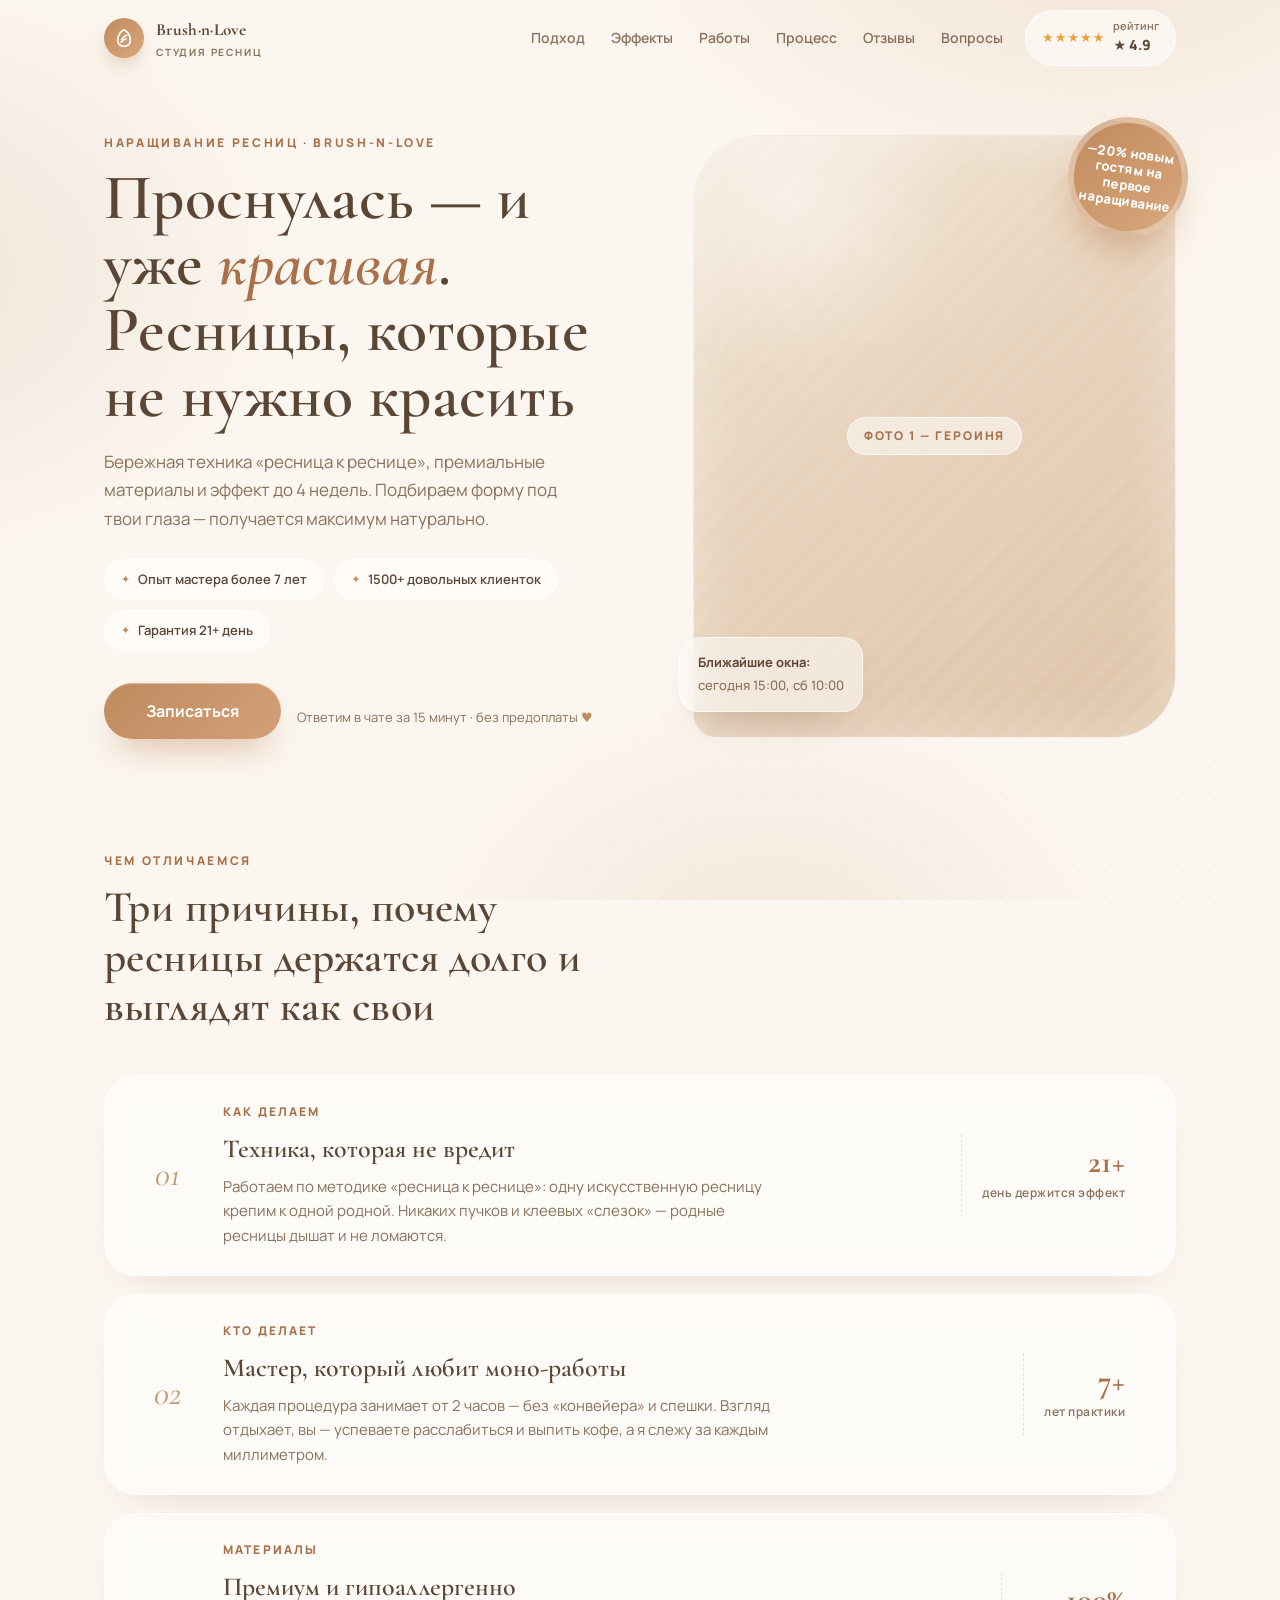
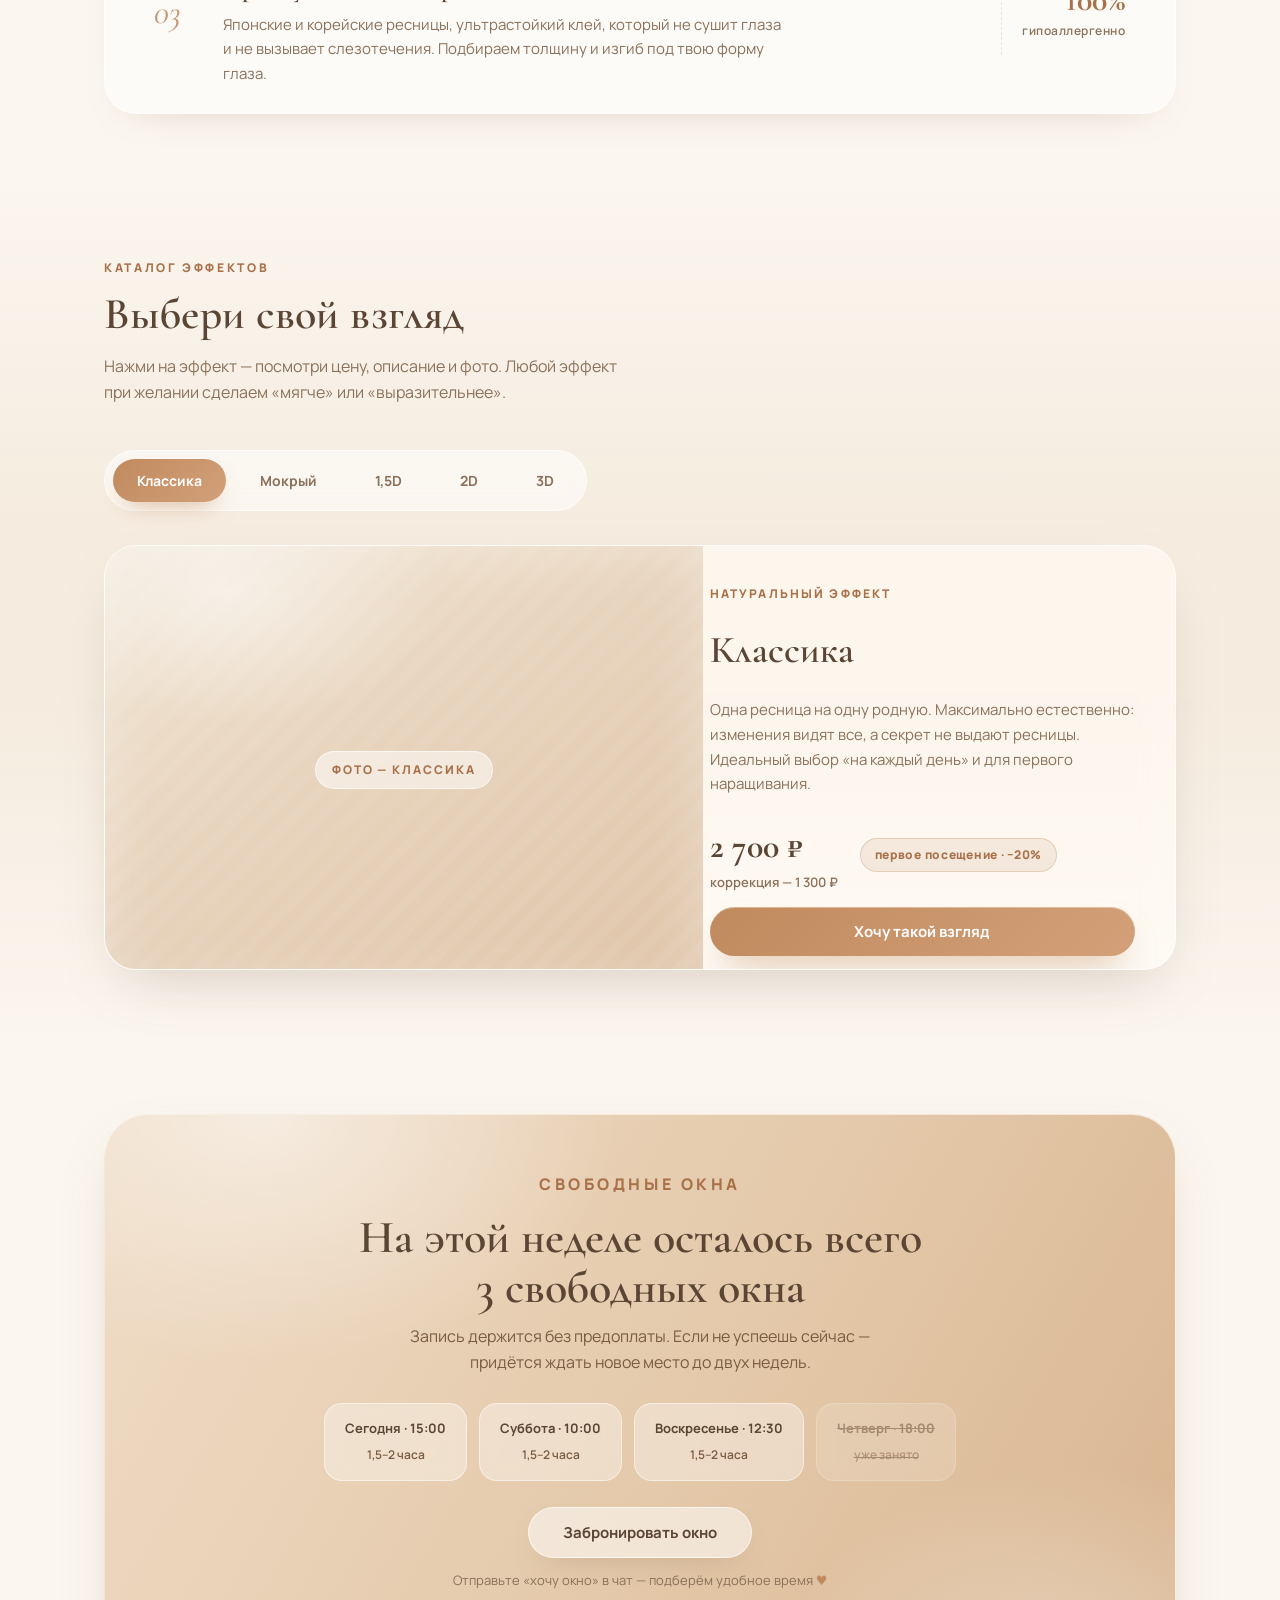
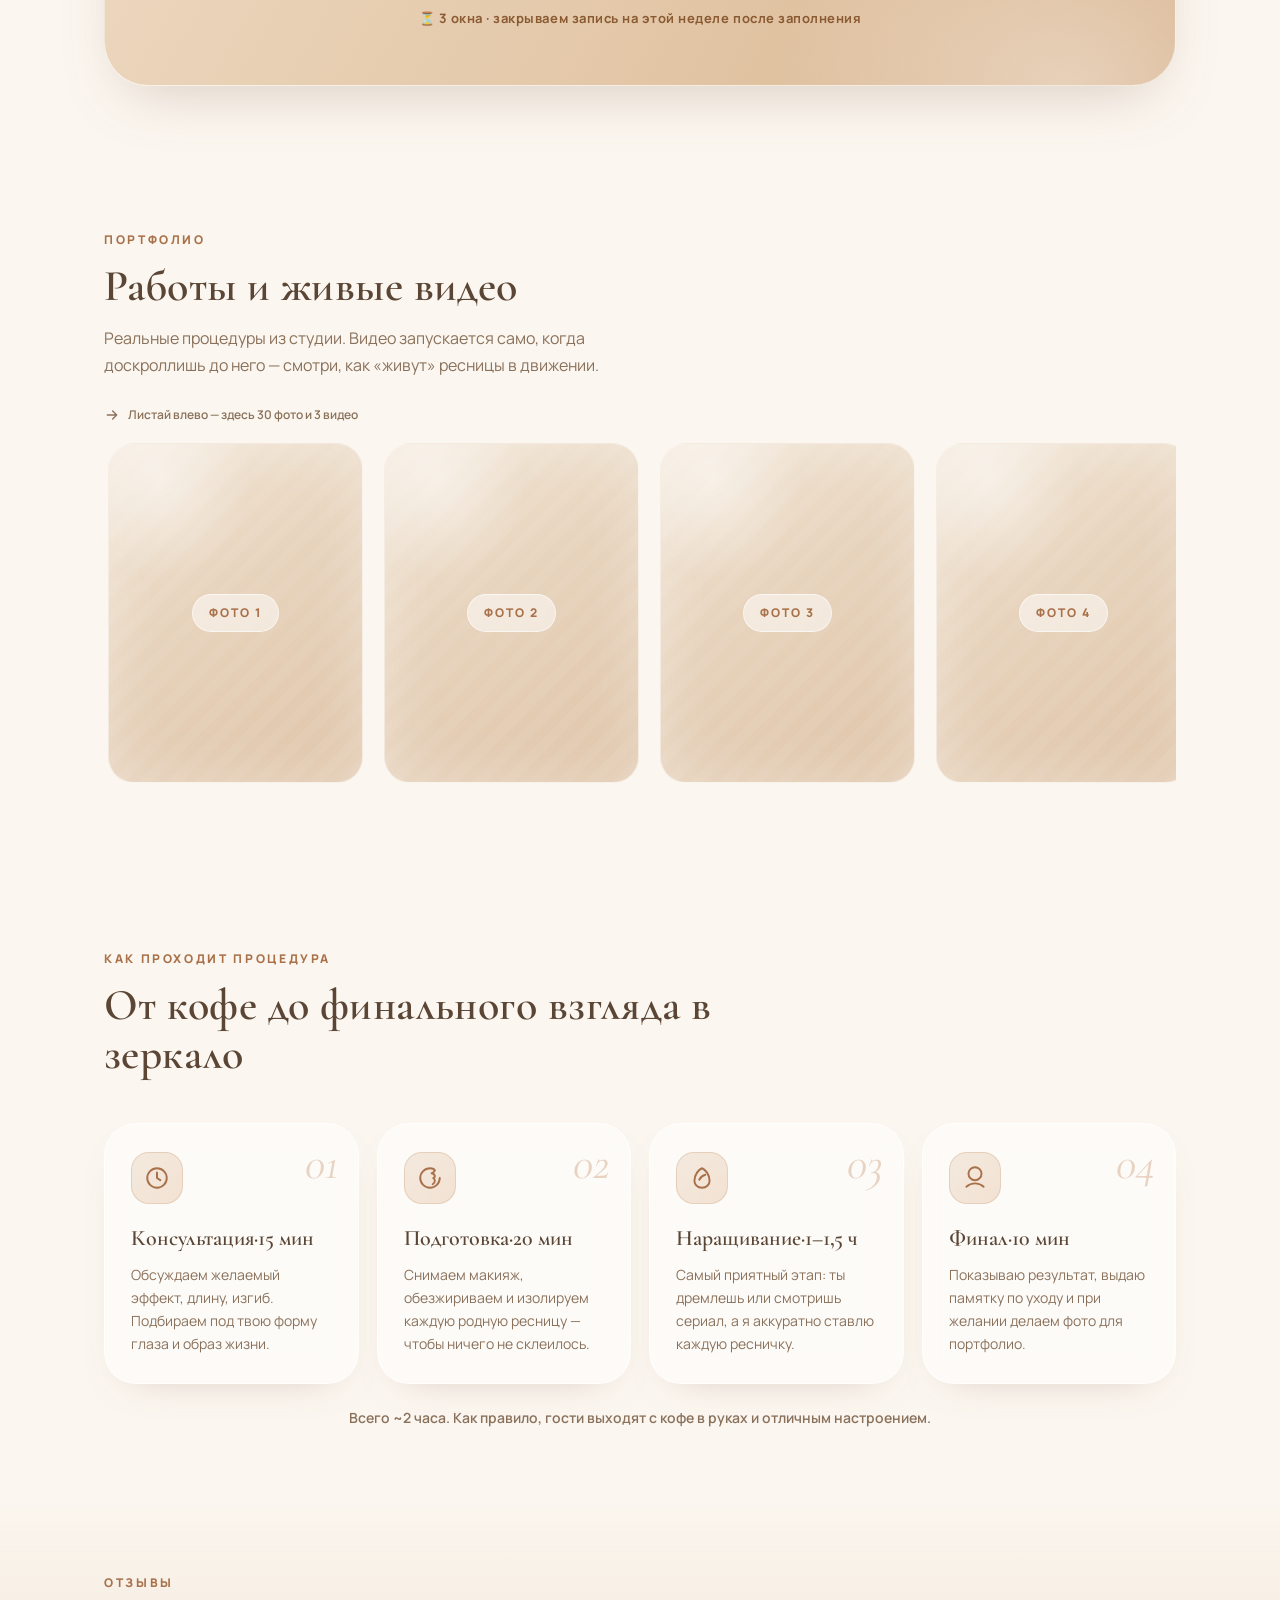
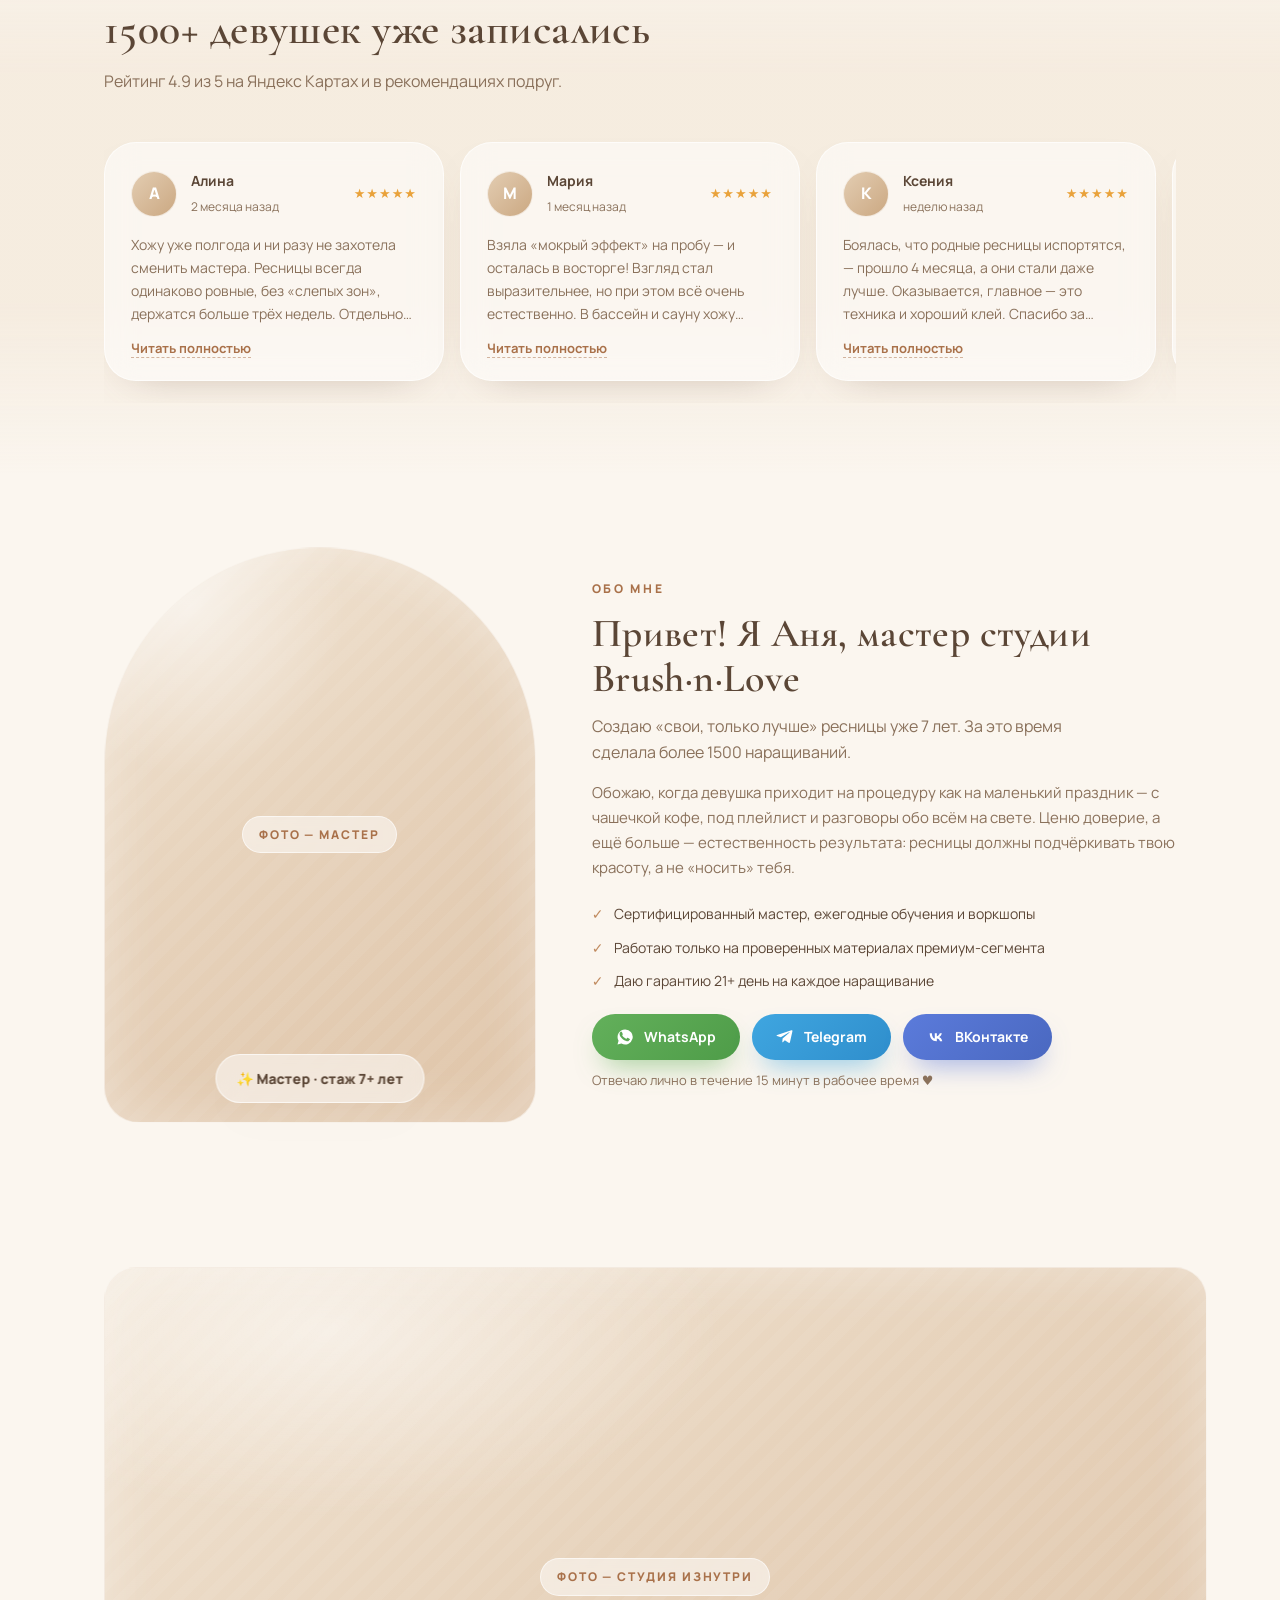
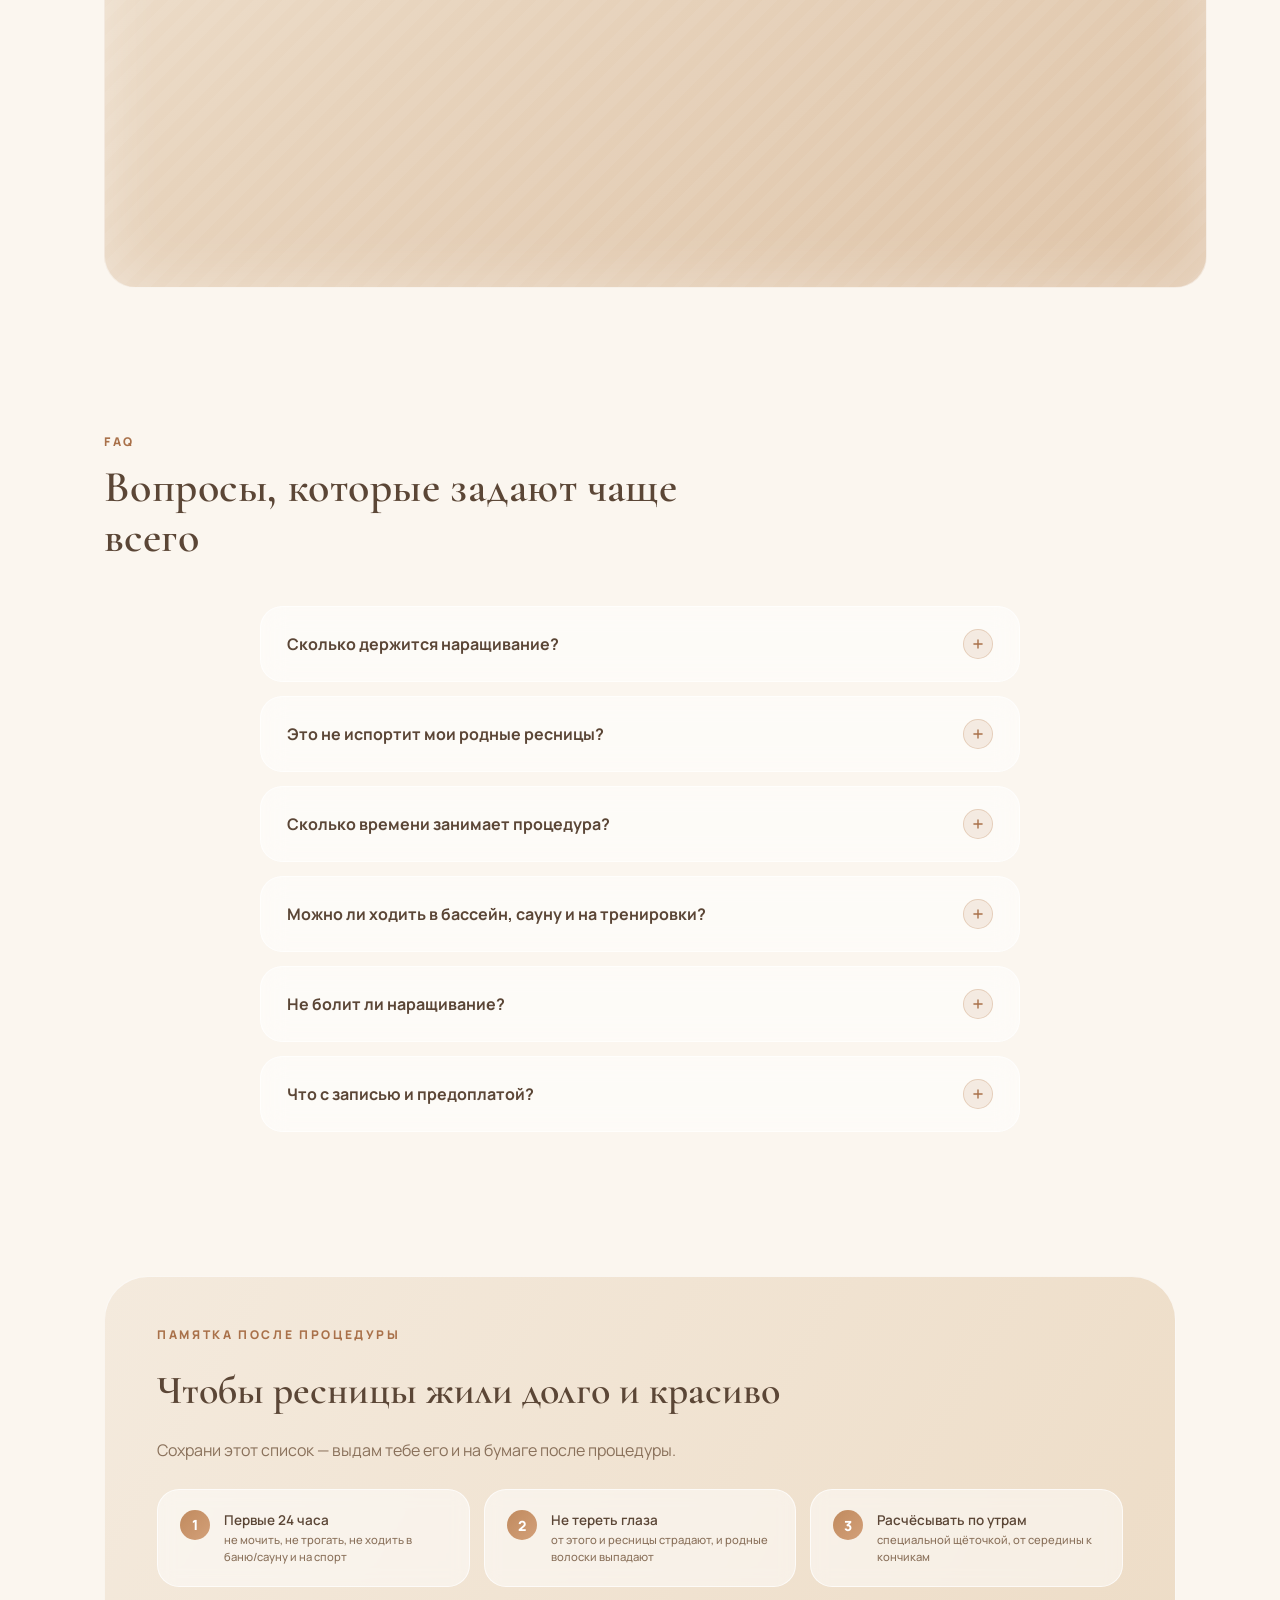
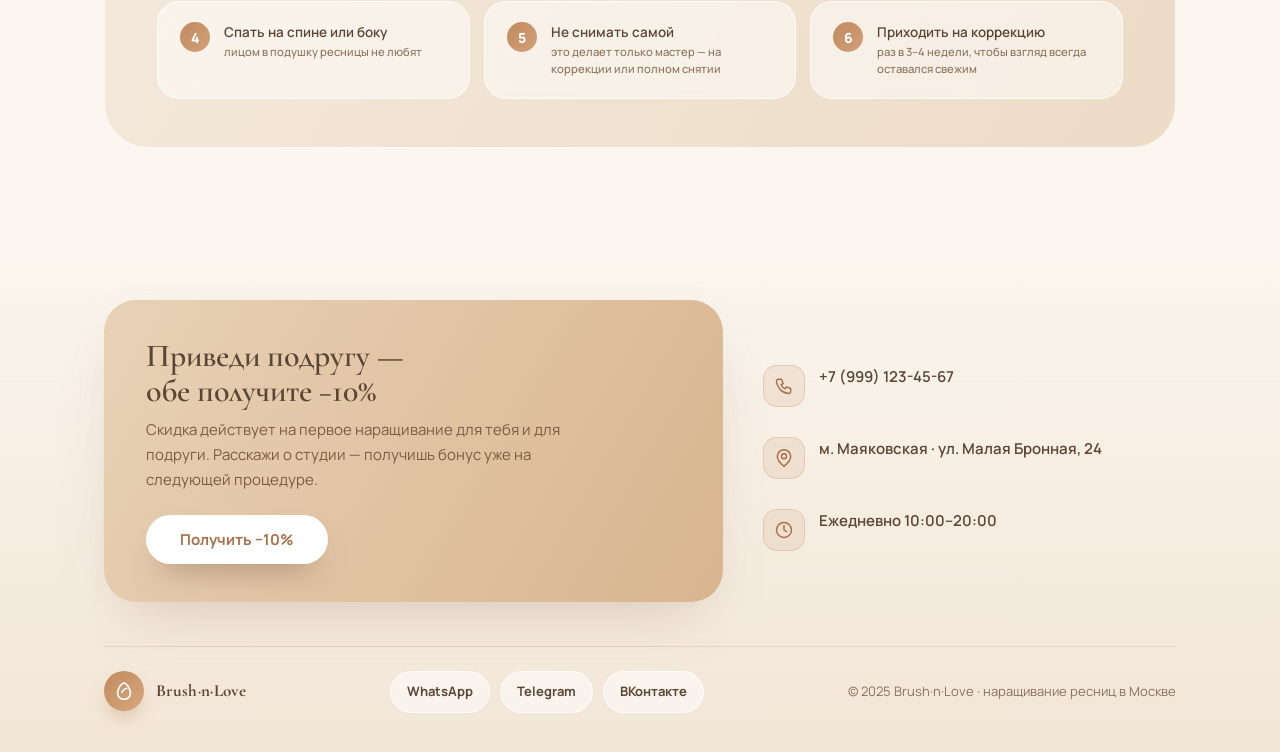
==== index.html @ e027bbb2 "first commit" ====
<!DOCTYPE html>
<html lang="ru">
<head>
<meta charset="UTF-8">
<meta name="viewport" content="width=device-width, initial-scale=1.0">
<title>Brush·n·Love — студия наращивания ресниц</title>
<meta name="description" content="Студия наращивания ресниц Brush·n·Love: бережная техника, премиальные материалы, эффект до 4 недель. Онлайн-запись.">
<link rel="preconnect" href="https://fonts.googleapis.com">
<link rel="preconnect" href="https://fonts.gstatic.com" crossorigin>
<link href="https://fonts.googleapis.com/css2?family=Cormorant+Garamond:ital,wght@0,500;0,600;0,700;1,500&family=Manrope:wght@400;500;600;700;800&display=swap" rel="stylesheet">
<style>
/* ============================= RESET / TOKENS ============================= */
*,*::before,*::after{ box-sizing:border-box; margin:0; padding:0; }
:root{
  --bg:#FBF6EF;
  --bg2:#F4EADD;
  --cream:#FFFCF7;
  --ink:#5B4636;
  --ink-soft:#8A715B;
  --accent:#C08A5E;
  --accent-deep:#A9714A;
  --green:#7FB069;
  --blue:#6AA8D6;
  --vk:#6C7FD8;
  --line:rgba(139,111,92,.18);
  --glass:rgba(255,255,255,.52);
  --glass-brd:rgba(255,255,255,.65);
  --shadow:0 24px 60px -24px rgba(139,111,92,.35);
  --r-lg:32px;
  --r-md:22px;
  --r-pill:999px;
  --serif:'Cormorant Garamond', Georgia, serif;
  --sans:'Manrope', system-ui, -apple-system, sans-serif;
  --container:1120px;
}
html{ scroll-behavior:smooth; }
body{
  font-family:var(--sans);
  color:var(--ink);
  background:var(--bg);
  line-height:1.65;
  font-size:16px;
  overflow-x:hidden;
  -webkit-font-smoothing:antialiased;
}
img,svg,video{ display:block; max-width:100%; }
a{ color:inherit; text-decoration:none; }
ul{ list-style:none; }
button{ font-family:inherit; cursor:pointer; border:none; background:none; }
::selection{ background:rgba(192,138,94,.25); }

/* ============================= DECORATIVE BG ============================= */
.bg-decor{
  position:fixed; inset:0; z-index:-2; pointer-events:none;
  background:
    radial-gradient(800px 500px at 85% -10%, rgba(224,190,160,.35), transparent 60%),
    radial-gradient(700px 500px at -10% 30%, rgba(195,158,130,.22), transparent 60%),
    radial-gradient(600px 500px at 60% 110%, rgba(214,177,150,.25), transparent 60%),
    var(--bg);
}
.bg-decor::after{
  content:""; position:absolute; inset:0;
  background-image:radial-gradient(rgba(139,111,92,.05) 1px, transparent 1px);
  background-size:26px 26px;
  mask-image:linear-gradient(160deg, transparent 30%, #000 90%);
}

/* ============================= LAYOUT HELPERS ============================= */
.container{ width:100%; max-width:var(--container); margin:0 auto; padding:0 24px; }
section{ padding:72px 0; }
.section-head{ max-width:640px; margin-bottom:44px; }
.eyebrow{
  font-size:12px; letter-spacing:.22em; text-transform:uppercase;
  color:var(--accent-deep); font-weight:800; margin-bottom:12px;
}
.section-title{
  font-family:var(--serif); font-weight:600; font-size:clamp(30px, 5vw, 44px);
  line-height:1.12; letter-spacing:.01em; color:var(--ink);
}
.section-sub{ margin-top:14px; color:var(--ink-soft); font-size:16px; max-width:520px; }

/* ============================= PILL BUTTONS ============================= */
.btn{
  display:inline-flex; align-items:center; justify-content:center; gap:10px;
  padding:17px 34px; border-radius:var(--r-pill);
  font-weight:700; font-size:15px; line-height:1;
  background:linear-gradient(135deg, var(--accent) 0%, #D3A079 100%);
  color:#fff; box-shadow:0 18px 34px -14px rgba(192,138,94,.65), inset 0 1px 0 rgba(255,255,255,.35);
  transition:transform .2s ease, box-shadow .2s ease, filter .2s ease;
  white-space:nowrap;
}
.btn:hover{ transform:translateY(-2px); filter:brightness(1.04); box-shadow:0 24px 42px -16px rgba(192,138,94,.7); }
.btn:active{ transform:translateY(0); }
.btn-ghost{
  background:var(--glass); border:1px solid var(--glass-brd); color:var(--ink);
  box-shadow:0 14px 30px -18px rgba(139,111,92,.5); backdrop-filter:blur(12px);
}
.btn-ghost:hover{ box-shadow:0 20px 38px -18px rgba(139,111,92,.55); }
.btn-sm{ padding:13px 24px; font-size:14px; }
.micro{
  display:block; margin-top:12px; font-size:13px; color:var(--ink-soft);
  text-align:center;
}
.micro .heart{ color:var(--accent); }

/* ============================= GLASS CARD ============================= */
.glass{
  background:var(--glass);
  border:1px solid var(--glass-brd);
  border-radius:var(--r-lg);
  backdrop-filter:blur(14px) saturate(150%);
  -webkit-backdrop-filter:blur(14px) saturate(150%);
  box-shadow:var(--shadow);
}

/* ============================= PHOTO PLACEHOLDER ============================= */
.ph{
  position:relative; overflow:hidden;
  border-radius:var(--r-lg);
  background:
    linear-gradient(150deg, #F2E6D6 0%, #E7D3BC 45%, #DFC4A8 100%);
  border:1px solid rgba(255,255,255,.6);
  box-shadow:inset 0 0 60px rgba(255,255,255,.35);
  display:flex; align-items:center; justify-content:center;
}
.ph::before{
  content:""; position:absolute; inset:0;
  background:
    radial-gradient(60% 50% at 20% 10%, rgba(255,255,255,.5), transparent 60%),
    repeating-linear-gradient(135deg, rgba(255,255,255,.05) 0 10px, transparent 10px 20px);
}
.ph-label{
  position:relative; z-index:1;
  font-size:12px; letter-spacing:.16em; text-transform:uppercase;
  color:var(--accent-deep); font-weight:800;
  background:rgba(255,255,255,.5); backdrop-filter:blur(6px);
  padding:8px 16px; border-radius:var(--r-pill); border:1px solid rgba(255,255,255,.6);
}
.ph-ratio-4-3{ aspect-ratio:4/3; }
.ph-ratio-3-4{ aspect-ratio:3/4; }
.ph-ratio-1-1{ aspect-ratio:1/1; }
.ph-ratio-16-9{ aspect-ratio:16/9; }

/* ============================= HEADER ============================= */
.site-header{
  position:sticky; top:0; z-index:100;
  transition:background .3s ease, box-shadow .3s ease, border-color .3s ease;
  border-bottom:1px solid transparent;
  background:transparent;
}
.site-header.scrolled{
  background:rgba(251,246,239,.72);
  -webkit-backdrop-filter:blur(16px) saturate(160%);
  backdrop-filter:blur(16px) saturate(160%);
  border-bottom:1px solid var(--glass-brd);
  box-shadow:0 10px 30px -22px rgba(139,111,92,.4);
}
.header-inner{ display:flex; align-items:center; gap:22px; min-height:76px; }
.logo{ display:flex; align-items:center; gap:12px; font-weight:800; font-size:17px; color:var(--ink); font-family:var(--serif); letter-spacing:.02em; }
.logo .mark{
  width:40px; height:40px; border-radius:50%;
  background:linear-gradient(135deg, var(--accent) 0%, #D8A87C 100%);
  display:grid; place-items:center; color:#fff;
  box-shadow:0 10px 20px -8px rgba(192,138,94,.7);
}
.logo .mark svg{ width:22px; height:22px; }
.logo small{ display:block; font-family:var(--sans); font-size:10px; font-weight:700; letter-spacing:.18em; text-transform:uppercase; color:var(--ink-soft); }
.header-nav{ margin-left:auto; display:flex; gap:26px; }
.header-nav a{ font-size:14px; font-weight:600; color:var(--ink-soft); transition:color .2s ease; }
.header-nav a:hover{ color:var(--accent-deep); }
.rating-badge{
  display:inline-flex; align-items:center; gap:8px;
  background:var(--glass); border:1px solid var(--glass-brd);
  padding:9px 16px; border-radius:var(--r-pill);
  -webkit-backdrop-filter:blur(12px); backdrop-filter:blur(12px);
  font-weight:800; font-size:14px; color:var(--ink);
}
.rating-badge .stars{ color:#E9A23B; letter-spacing:1px; font-size:13px; }
.rating-badge small{ display:block; font-size:11px; font-weight:600; color:var(--ink-soft); line-height:1.1; }
.rating-badge small b{ color:var(--ink); }

/* ============================= HERO ============================= */
.hero{ padding-top:56px; padding-bottom:40px; }
.hero-grid{ display:grid; grid-template-columns:1.05fr .95fr; gap:56px; align-items:center; }
.hero-copy h1{
  font-family:var(--serif); font-weight:600;
  font-size:clamp(40px, 6.4vw, 64px); line-height:1.03; letter-spacing:.005em;
  color:var(--ink); margin:6px 0 0;
}
.hero-copy h1 em{ font-style:italic; color:var(--accent-deep); }
.hero-sub{ margin-top:20px; font-size:17px; color:var(--ink-soft); max-width:470px; }
.hero-list{ margin-top:26px; display:flex; flex-wrap:wrap; gap:10px; }
.chip{
  display:inline-flex; align-items:center; gap:8px;
  background:var(--glass); border:1px solid var(--glass-brd);
  padding:9px 16px; border-radius:var(--r-pill); font-size:13px; font-weight:600; color:var(--ink);
  -webkit-backdrop-filter:blur(10px); backdrop-filter:blur(10px);
}
.chip::before{ content:"✦"; color:var(--accent); font-size:11px; }
.hero-cta{ margin-top:32px; display:flex; align-items:center; gap:16px; flex-wrap:wrap; }
.hero-cta .btn{ padding:20px 42px; font-size:16px; }
.hero-media{ position:relative; }
.hero-photo{ border-radius:64px 64px 64px 24px; }
.hero-photo .ph{ border-radius:inherit; }
.hero-stamp{
  position:absolute; top:-18px; right:-12px;
  background:linear-gradient(135deg, var(--accent) 0%, #D8A87C 100%);
  color:#fff; border-radius:50%; width:120px; height:120px;
  display:grid; place-items:center; text-align:center;
  font-size:13px; font-weight:800; line-height:1.25; letter-spacing:.02em;
  box-shadow:0 24px 44px -18px rgba(192,138,94,.8);
  border:6px solid rgba(255,255,255,.35);
  transform:rotate(8deg);
}
.hero-note{
  position:absolute; left:-14px; bottom:26px;
  background:var(--glass); border:1px solid var(--glass-brd);
  -webkit-backdrop-filter:blur(14px); backdrop-filter:blur(14px);
  border-radius:20px; padding:14px 18px; font-size:13px; font-weight:700; color:var(--ink);
  box-shadow:0 20px 40px -24px rgba(139,111,92,.6); max-width:230px;
}
.hero-note span{ display:block; font-weight:500; color:var(--ink-soft); margin-top:2px; }

/* ============================= DIFF ============================= */
.diff{ position:relative; }
.diff .section-head{ max-width:560px; }
.diff-rows{ display:grid; gap:18px; }
.diff-row{
  display:grid; grid-template-columns:64px 1fr auto; gap:24px; align-items:center;
  background:var(--glass); border:1px solid var(--glass-brd); border-radius:var(--r-lg);
  padding:26px 30px;
  -webkit-backdrop-filter:blur(12px); backdrop-filter:blur(12px);
  box-shadow:0 16px 40px -28px rgba(139,111,92,.4);
  transition:transform .25s ease;
}
.diff-row:hover{ transform:translateY(-3px); }
.diff-num{
  font-family:var(--serif); font-style:italic; font-size:34px; color:var(--accent);
  opacity:.9; text-align:center;
}
.diff-body h3{ font-family:var(--serif); font-size:26px; font-weight:600; margin-bottom:4px; }
.diff-body h3 small{ display:block; font-family:var(--sans); font-size:12px; font-weight:800; letter-spacing:.18em; text-transform:uppercase; color:var(--accent-deep); margin-bottom:6px; }
.diff-body p{ color:var(--ink-soft); font-size:15px; max-width:560px; }
.diff-stat{
  text-align:right; padding:12px 20px; border-left:1px dashed var(--line);
}
.diff-stat b{ font-family:var(--serif); font-size:32px; font-weight:700; color:var(--accent-deep); display:block; line-height:1; }
.diff-stat span{ font-size:12px; font-weight:600; color:var(--ink-soft); letter-spacing:.04em; }

/* ============================= EFFECTS ============================= */
.effects{ background:linear-gradient(180deg, transparent, rgba(240,226,208,.5) 40%, rgba(240,226,208,.5) 60%, transparent); }
.eff-tabs{
  display:flex; gap:10px; flex-wrap:wrap; margin-bottom:28px;
  background:var(--glass); border:1px solid var(--glass-brd); border-radius:var(--r-pill);
  padding:8px; width:max-content; max-width:100%;
  -webkit-backdrop-filter:blur(12px); backdrop-filter:blur(12px);
}
.eff-tabs-wrap{ overflow-x:auto; padding-bottom:6px; scrollbar-width:thin; }
.eff-tab{
  padding:12px 24px; border-radius:var(--r-pill); font-weight:700; font-size:14px;
  color:var(--ink-soft); transition:all .2s ease; white-space:nowrap;
}
.eff-tab:hover{ color:var(--accent-deep); }
.eff-tab.active{
  background:linear-gradient(135deg, var(--accent) 0%, #D3A079 100%); color:#fff;
  box-shadow:0 12px 24px -12px rgba(192,138,94,.7);
}
.eff-panel{ display:none; animation:fadein .35s ease; }
.eff-panel.active{ display:block; }
@keyframes fadein{ from{ opacity:0; transform:translateY(10px);} to{ opacity:1; transform:none;} }
.eff-card{ display:grid; grid-template-columns:.95fr 1.05fr; gap:0; overflow:hidden; }
.eff-media{ padding:0; }
.eff-media .ph{ border-radius:0; border:none; height:100%; min-height:320px; }
.eff-info{ padding:38px 40px; display:flex; flex-direction:column; gap:16px; }
.eff-info .kicker{ font-size:12px; font-weight:800; letter-spacing:.18em; text-transform:uppercase; color:var(--accent-deep); }
.eff-info h3{ font-family:var(--serif); font-weight:600; font-size:clamp(28px, 4vw, 38px); }
.eff-info p{ color:var(--ink-soft); font-size:15px; }
.eff-meta{ display:flex; align-items:center; gap:22px; margin-top:6px; flex-wrap:wrap; }
.eff-price{ font-family:var(--serif); font-size:34px; font-weight:700; color:var(--ink); }
.eff-price small{ font-family:var(--sans); font-size:13px; font-weight:600; color:var(--ink-soft); display:block; line-height:1.2; }
.eff-badge{
  background:rgba(192,138,94,.14); color:var(--accent-deep);
  border:1px solid rgba(192,138,94,.3); padding:6px 14px; border-radius:var(--r-pill);
  font-size:12px; font-weight:800; letter-spacing:.06em;
}
.eff-cta{ margin-top:auto; }
.eff-cta .btn{ width:100%; }

/* ============================= FREE WINDOWS ============================= */
.windows-inner{
  position:relative; overflow:hidden;
  border-radius:44px; padding:56px 56px;
  background:linear-gradient(120deg, #EFDCC6 0%, #E4C9AA 55%, #D8B48F 100%);
  box-shadow:var(--shadow);
  text-align:center; color:var(--ink);
}
.windows-inner::before{
  content:""; position:absolute; inset:0;
  background:radial-gradient(60% 80% at 15% 0%, rgba(255,255,255,.5), transparent 55%),
             radial-gradient(50% 70% at 90% 100%, rgba(255,255,255,.35), transparent 55%);
}
.windows-inner > *{ position:relative; z-index:1; }
.windows-inner .eyebrow{ color:var(--accent-deep); }
.windows-inner h2{ font-family:var(--serif); font-weight:600; font-size:clamp(30px, 5vw, 46px); line-height:1.1; margin:14px 0 10px; }
.windows-inner p{ color:#7a5c43; font-size:16px; max-width:520px; margin:0 auto; }
.windows-slots{
  display:flex; gap:12px; justify-content:center; flex-wrap:wrap; margin:28px 0 8px;
}
.wslot{
  background:rgba(255,255,255,.35); border:1px solid rgba(255,255,255,.5);
  border-radius:18px; padding:14px 20px; min-width:120px;
  -webkit-backdrop-filter:blur(8px); backdrop-filter:blur(8px);
  transition:transform .2s ease, background .2s ease;
}
.wslot:hover{ transform:translateY(-3px); background:rgba(255,255,255,.5); }
.wslot b{ display:block; font-size:13px; }
.wslot span{ font-size:12px; color:#7a5c43; font-weight:600; }
.wslot.taken{ opacity:.45; text-decoration:line-through; pointer-events:none; }
.windows-cta{ margin-top:26px; }
.countdown-note{
  margin-top:16px; font-size:13px; font-weight:700; color:#8a5a33; letter-spacing:.04em;
}

/* ============================= PORTFOLIO ============================= */
.portfolio .section-head{ margin-bottom:26px; }
.strip-hint{
  font-size:12px; color:var(--ink-soft); display:inline-flex; align-items:center; gap:8px;
  margin-bottom:14px; font-weight:600;
}
.strip-hint svg{ width:16px; height:16px; }
.photo-strip{
  display:flex; gap:16px; overflow-x:auto; padding:4px 4px 22px;
  scroll-snap-type:x mandatory; -webkit-overflow-scrolling:touch;
  scrollbar-width:none; cursor:grab;
}
.photo-strip::-webkit-scrollbar{ height:0; display:none; }
.photo-strip.dragging{ cursor:grabbing; user-select:none; }
.photo-strip.dragging *{ pointer-events:none; }
.strip-item{
  scroll-snap-align:center; flex:0 0 auto; width:260px; position:relative;
}
.strip-item .ph{ height:340px; border-radius:26px; }
.strip-item.has-video .ph{
  background:linear-gradient(150deg, #D9C3A8 0%, #C4A17E 100%);
}
.strip-play{
  position:absolute; inset:0; display:grid; place-items:center; z-index:1;
}
.strip-play span{
  width:60px; height:60px; border-radius:50%;
  background:rgba(255,255,255,.55); -webkit-backdrop-filter:blur(6px); backdrop-filter:blur(6px);
  border:1px solid rgba(255,255,255,.7);
  display:grid; place-items:center; color:var(--accent-deep);
}
.strip-play svg{ width:22px; height:22px; margin-left:3px; }
.strip-caption{ position:absolute; bottom:12px; left:12px; right:12px; text-align:center; }

/* ============================= STEPS ============================= */
.steps-grid{ display:grid; grid-template-columns:repeat(4,1fr); gap:18px; }
.step-card{
  background:var(--glass); border:1px solid var(--glass-brd); border-radius:var(--r-lg);
  padding:28px 26px; position:relative; overflow:hidden;
  -webkit-backdrop-filter:blur(12px); backdrop-filter:blur(12px);
  box-shadow:0 16px 40px -30px rgba(139,111,92,.5);
  transition:transform .25s ease;
}
.step-card:hover{ transform:translateY(-4px); }
.step-card .num{
  font-family:var(--serif); font-style:italic; font-size:46px; color:var(--accent);
  opacity:.35; line-height:1; position:absolute; top:16px; right:20px;
}
.step-card .ico{
  width:52px; height:52px; border-radius:18px; margin-bottom:16px;
  display:grid; place-items:center; color:var(--accent-deep);
  background:linear-gradient(135deg, rgba(192,138,94,.16), rgba(216,168,124,.3));
  border:1px solid rgba(192,138,94,.25);
}
.step-card .ico svg{ width:26px; height:26px; }
.step-card h3{ font-family:var(--serif); font-size:22px; font-weight:600; margin-bottom:6px; }
.step-card p{ font-size:14px; color:var(--ink-soft); }
.steps-foot{ margin-top:22px; text-align:center; color:var(--ink-soft); font-size:14px; font-weight:600; }

/* ============================= REVIEWS ============================= */
.reviews{ background:linear-gradient(180deg, transparent, rgba(240,226,208,.5) 30%, rgba(240,226,208,.5) 70%, transparent); }
.rev-strip{
  display:flex; gap:16px; overflow-x:auto; padding:4px 4px 22px;
  scroll-snap-type:x mandatory; -webkit-overflow-scrolling:touch;
  scrollbar-width:none; cursor:grab;
}
.rev-strip::-webkit-scrollbar{ height:0; display:none; }
.rev-strip.dragging{ cursor:grabbing; user-select:none; }
.rev-strip.dragging *{ pointer-events:none; }
.rev-card{
  scroll-snap-align:start; flex:0 0 auto; width:340px;
  background:var(--glass); border:1px solid var(--glass-brd); border-radius:var(--r-lg);
  padding:26px 26px 22px; display:flex; flex-direction:column; gap:14px;
  -webkit-backdrop-filter:blur(14px); backdrop-filter:blur(14px);
  box-shadow:0 18px 44px -30px rgba(139,111,92,.55);
}
.rev-head{ display:flex; align-items:center; gap:14px; }
.rev-ava{
  width:46px; height:46px; border-radius:50%; flex:0 0 auto;
  background:linear-gradient(135deg, #E3CDB2, #CBA882);
  border:1px solid rgba(255,255,255,.7);
  display:grid; place-items:center; font-weight:800; color:#fff; font-size:16px;
}
.rev-who b{ display:block; font-size:14px; color:var(--ink); }
.rev-who span{ font-size:12px; color:var(--ink-soft); }
.rev-stars{ margin-left:auto; color:#E9A23B; font-size:13px; letter-spacing:1px; }
.rev-card p.clamp{
  font-size:14px; color:var(--ink-soft);
  display:-webkit-box; -webkit-line-clamp:4; -webkit-box-orient:vertical; overflow:hidden;
}
.rev-card .review-full{ display:none; }
.rev-more{
  align-self:flex-start; font-size:13px; font-weight:700; color:var(--accent-deep);
  border-bottom:1px dashed rgba(169,113,74,.5); transition:opacity .2s ease;
}
.rev-more:hover{ opacity:.7; }

/* ============================= ABOUT ============================= */
.about-grid{ display:grid; grid-template-columns:.85fr 1.15fr; gap:56px; align-items:center; }
.about-photo-wrap{ position:relative; }
.about-photo-wrap .ph{ border-radius:220px 220px 36px 36px; }
.about-exp-badge{
  position:absolute; bottom:20px; left:50%; transform:translateX(-50%);
  background:var(--glass); border:1px solid var(--glass-brd);
  -webkit-backdrop-filter:blur(14px); backdrop-filter:blur(14px);
  border-radius:var(--r-pill); padding:12px 20px; font-weight:800; font-size:14px;
  box-shadow:0 20px 40px -24px rgba(139,111,92,.6); white-space:nowrap;
}
.about-text .section-title{ font-size:clamp(28px, 4vw, 40px); }
.about-text .section-sub{ margin-top:12px; }
.about-text p.body{ margin-top:16px; color:var(--ink-soft); font-size:15px; }
.about-perks{ margin:22px 0; display:grid; gap:10px; }
.about-perks li{ display:flex; gap:10px; align-items:flex-start; font-size:14px; color:var(--ink); }
.about-perks li::before{ content:"✓"; color:var(--accent); font-weight:800; }
.messengers{ display:flex; gap:12px; flex-wrap:wrap; margin-top:8px; }
.messengers .btn{ padding:14px 24px; font-size:14px; }
.wa{ background:linear-gradient(135deg,#63B05B,#4E9C48); box-shadow:0 14px 28px -12px rgba(99,176,91,.7); }
.tg{ background:linear-gradient(135deg,#3FA6E0,#2F8ECC); box-shadow:0 14px 28px -12px rgba(63,166,224,.7); }
.vk{ background:linear-gradient(135deg,#5B7BDB,#4A68C0); box-shadow:0 14px 28px -12px rgba(91,123,219,.7); }
.messengers svg{ width:18px; height:18px; }

/* ============================= PLACE ============================= */
.place-grid{ display:grid; grid-template-columns:1.05fr .95fr; gap:40px; align-items:stretch; }
.place-photo .ph{ height:100%; min-height:360px; }
.place-card{
  border-radius:var(--r-lg); padding:36px 38px;
  display:flex; flex-direction:column; gap:8px; justify-content:center;
}
.place-card h3{ font-family:var(--serif); font-weight:600; font-size:30px; }
.place-line{ display:flex; gap:14px; align-items:flex-start; margin-top:14px; }
.place-ico{
  width:42px; height:42px; flex:0 0 auto; border-radius:14px;
  background:rgba(192,138,94,.14); border:1px solid rgba(192,138,94,.25);
  display:grid; place-items:center; color:var(--accent-deep);
}
.place-ico svg{ width:20px; height:20px; }
.place-line b{ display:block; font-size:14px; }
.place-line p{ font-size:14px; color:var(--ink-soft); }
.place-cta{ margin-top:22px; }

/* ============================= FAQ ============================= */
.faq-list{ max-width:760px; margin:0 auto; display:grid; gap:14px; }
.faq-item{
  background:var(--glass); border:1px solid var(--glass-brd); border-radius:var(--r-md);
  -webkit-backdrop-filter:blur(12px); backdrop-filter:blur(12px);
  overflow:hidden; transition:box-shadow .25s ease;
}
.faq-item.open{ box-shadow:0 20px 44px -30px rgba(139,111,92,.55); }
.faq-q{
  width:100%; display:flex; align-items:center; gap:16px; text-align:left;
  padding:22px 26px; font-weight:700; font-size:16px; color:var(--ink);
}
.faq-ic{
  width:30px; height:30px; flex:0 0 auto; border-radius:50%; margin-left:auto;
  background:rgba(192,138,94,.14); border:1px solid rgba(192,138,94,.3);
  display:grid; place-items:center; color:var(--accent-deep);
  transition:transform .3s ease, background .3s ease;
}
.faq-ic svg{ width:14px; height:14px; }
.faq-item.open .faq-ic{ transform:rotate(45deg); background:linear-gradient(135deg,var(--accent),#D3A079); color:#fff; }
.faq-a{ max-height:0; overflow:hidden; transition:max-height .35s ease; }
.faq-a-inner{ padding:0 26px 24px 26px; color:var(--ink-soft); font-size:15px; }

/* ============================= MEMO ============================= */
.memo-card{
  border-radius:44px; padding:48px 52px;
  background:linear-gradient(120deg, #F4EADD 0%, #EDDCC6 100%);
  border:1px solid rgba(255,255,255,.7);
}
.memo-card h2{ font-family:var(--serif); font-weight:600; font-size:clamp(28px,4vw,40px); margin-bottom:6px; }
.memo-card .section-sub{ margin-bottom:26px; }
.memo-grid{ display:grid; grid-template-columns:repeat(3,1fr); gap:14px; }
.memo-item{
  background:rgba(255,255,255,.5); border:1px solid rgba(255,255,255,.7);
  border-radius:var(--r-md); padding:20px 22px; display:flex; gap:14px; align-items:flex-start;
  -webkit-backdrop-filter:blur(8px); backdrop-filter:blur(8px);
}
.memo-item .n{
  width:30px; height:30px; flex:0 0 auto; border-radius:50%;
  background:linear-gradient(135deg,var(--accent),#D3A079); color:#fff;
  display:grid; place-items:center; font-weight:800; font-size:14px;
}
.memo-item p{ font-size:13.5px; color:var(--ink); font-weight:600; line-height:1.5; }
.memo-item p small{ display:block; font-weight:500; color:var(--ink-soft); margin-top:2px; }

/* ============================= FOOTER ============================= */
.site-footer{ padding:56px 0 40px; margin-top:24px; background:linear-gradient(180deg, transparent, rgba(234,216,194,.55)); }
.footer-cards{ display:grid; grid-template-columns:1.2fr .8fr; gap:40px; align-items:stretch; margin-bottom:44px; }
.ref-card{
  border-radius:var(--r-lg); padding:38px 42px;
  background:linear-gradient(120deg, #E8D2B6 0%, #D9B48F 100%);
  color:var(--ink); position:relative; overflow:hidden;
  box-shadow:var(--shadow);
}
.ref-card h3{ font-family:var(--serif); font-weight:600; font-size:32px; line-height:1.1; }
.ref-card p{ margin-top:10px; font-size:15px; color:#7a5c43; max-width:420px; }
.ref-card .btn{ margin-top:22px; background:#fff; color:var(--accent-deep); box-shadow:0 16px 32px -16px rgba(90,60,35,.6); }
.contacts-card{ display:flex; flex-direction:column; justify-content:center; gap:16px; }
.contacts-card .row{ display:flex; align-items:center; gap:14px; font-size:15px; font-weight:600; }
.contacts-card .row .place-ico{ width:38px; height:38px; }
.footer-bottom{
  display:flex; align-items:center; justify-content:space-between; gap:20px; flex-wrap:wrap;
  border-top:1px solid var(--line); padding-top:24px;
  font-size:13px; color:var(--ink-soft);
}
.footer-soc{ display:flex; gap:10px; }
.footer-soc a{
  display:inline-flex; align-items:center; gap:8px; padding:9px 16px;
  background:var(--glass); border:1px solid var(--glass-brd); border-radius:var(--r-pill);
  font-size:13px; font-weight:700; color:var(--ink); transition:transform .2s ease;
  -webkit-backdrop-filter:blur(8px); backdrop-filter:blur(8px);
}
.footer-soc a:hover{ transform:translateY(-2px); }

/* ============================= MODAL ============================= */
.modal{
  position:fixed; inset:0; z-index:200; display:none;
  align-items:center; justify-content:center; padding:24px;
  background:rgba(80,58,40,.35);
  -webkit-backdrop-filter:blur(6px); backdrop-filter:blur(6px);
}
.modal.open{ display:flex; }
.modal-card{
  background:rgba(255,252,247,.92); border:1px solid var(--glass-brd);
  border-radius:var(--r-lg); max-width:560px; width:100%;
  padding:36px 38px; position:relative; max-height:86vh; overflow-y:auto;
  -webkit-backdrop-filter:blur(20px); backdrop-filter:blur(20px);
  box-shadow:0 40px 80px -30px rgba(80,58,40,.5);
  animation:fadein .3s ease;
}
.modal-close{
  position:absolute; top:18px; right:18px; width:38px; height:38px; border-radius:50%;
  display:grid; place-items:center;
  background:rgba(192,138,94,.12); border:1px solid rgba(192,138,94,.25); color:var(--ink-soft);
  transition:all .2s ease;
}
.modal-close:hover{ transform:rotate(90deg); color:var(--accent-deep); }
.modal-card h3{ font-family:var(--serif); font-weight:600; font-size:30px; margin:6px 0 16px; }
.modal-card .rev-stars{ font-size:15px; margin-bottom:14px; }
.modal-card .m-text{ font-size:15px; color:var(--ink-soft); }
.modal-card .m-who{ font-weight:800; margin-top:18px; font-size:14px; }
.modal-card .m-when{ font-size:12px; color:var(--ink-soft); }
.modal-form{ display:grid; gap:14px; margin-top:20px; }
.field{ display:grid; gap:6px; }
.field label{ font-size:13px; font-weight:700; color:var(--ink); }
.field input,
.field select{
  width:100%; padding:15px 18px; border-radius:16px; border:1px solid var(--line);
  background:rgba(255,255,255,.7); font-family:inherit; font-size:15px; color:var(--ink);
  transition:border-color .2s ease, box-shadow .2s ease;
}
.field input:focus, .field select:focus{
  outline:none; border-color:var(--accent);
  box-shadow:0 0 0 4px rgba(192,138,94,.15);
}
.form-note{ font-size:12px; color:var(--ink-soft); text-align:center; }
.form-success{ text-align:center; padding:20px 0 10px; }
.form-success .ok{
  width:72px; height:72px; margin:0 auto 18px; border-radius:50%;
  background:linear-gradient(135deg, var(--accent), #D3A079); color:#fff;
  display:grid; place-items:center; font-size:34px;
  box-shadow:0 20px 40px -18px rgba(192,138,94,.8);
}
.form-success h4{ font-family:var(--serif); font-size:32px; font-weight:600; }
.form-success p{ color:var(--ink-soft); font-size:14px; margin-top:8px; }

/* ============================= REVEAL ============================= */
.reveal{ opacity:0; transform:translateY(26px); transition:opacity .7s ease, transform .7s cubic-bezier(.2,.7,.3,1); }
.reveal.in{ opacity:1; transform:none; }

/* ============================= RESPONSIVE ============================= */
@media (max-width:980px){
  .header-nav{ display:none; }
  .hero-grid{ grid-template-columns:1fr; gap:44px; }
  .hero-media{ max-width:520px; margin:0 auto; width:100%; }
  .diff-row{ grid-template-columns:52px 1fr; }
  .diff-stat{ grid-column:1/-1; text-align:left; border-left:none; border-top:1px dashed var(--line); padding:14px 0 0; margin-top:6px; }
  .eff-card{ grid-template-columns:1fr; }
  .eff-media .ph{ min-height:260px; aspect-ratio:4/3; }
  .steps-grid{ grid-template-columns:repeat(2,1fr); }
  .about-grid{ grid-template-columns:1fr; gap:40px; }
  .about-photo-wrap{ max-width:400px; margin:0 auto; }
  .place-grid{ grid-template-columns:1fr; }
  .footer-cards{ grid-template-columns:1fr; }
  .memo-grid{ grid-template-columns:repeat(2,1fr); }
}
@media (max-width:640px){
  section{ padding:54px 0; }
  .hero{ padding-top:36px; }
  .hero-photo{ border-radius:44px 44px 44px 20px; }
  .hero-stamp{ width:96px; height:96px; font-size:11px; top:-12px; right:-6px; border-width:5px; }
  .hero-note{ left:10px; right:10px; bottom:-18px; max-width:none; text-align:center; }
  .windows-inner{ padding:42px 24px; border-radius:32px; }
  .memo-card{ padding:36px 24px; border-radius:32px; }
  .memo-grid{ grid-template-columns:1fr; }
  .steps-grid{ grid-template-columns:1fr; }
  .eff-info{ padding:28px 22px; }
  .strip-item{ width:220px; }
  .strip-item .ph{ height:290px; }
  .rev-card{ width:290px; }
  .ref-card{ padding:30px 26px; }
  .place-card{ padding:28px 24px; }
  .modal-card{ padding:32px 24px; }
  .eff-tabs{ width:100%; }
  .eff-tab{ flex:1; text-align:center; }
  .hero-cta .btn{ width:100%; }
}
</style>
</head>
<body>
<div class="bg-decor" aria-hidden="true"></div>

<!-- ================================= HEADER ================================= -->
<header class="site-header" id="top">
  <div class="container header-inner">
    <a class="logo" href="#top">
      <span class="mark">
        <svg viewBox="0 0 24 24" fill="none" stroke="currentColor" stroke-width="1.8" stroke-linecap="round" stroke-linejoin="round"><path d="M12 21c-4 0-7-2.6-7-6.5C5 9 9 4 12 3c3 1 7 6 7 11.5 0 3.9-3 6.5-7 6.5Z"/><path d="M9.5 13.5c1.5-2.5 3.5-4 5.5-4.5"/><path d="M8.8 16.5c1.6-2 3.4-3.2 5.4-3.7"/></svg>
      </span>
      <span>Brush·n·Love<small>студия ресниц</small></span>
    </a>
    <nav class="header-nav" aria-label="Основное меню">
      <a href="#diff">Подход</a>
      <a href="#effects">Эффекты</a>
      <a href="#portfolio">Работы</a>
      <a href="#steps">Процесс</a>
      <a href="#reviews">Отзывы</a>
      <a href="#faq">Вопросы</a>
    </nav>
    <div class="rating-badge">
      <span class="stars">★★★★★</span>
      <span><small>рейтинг</small>★ 4.9</span>
    </div>
  </div>
</header>

<main>
  <!-- ================================= HERO ================================= -->
  <section class="hero" id="hero">
    <div class="container">
      <div class="hero-grid">
        <div class="hero-copy reveal">
          <p class="eyebrow">Наращивание ресниц · Brush-n-Love</p>
          <h1>Проснулась — и уже <em>красивая</em>. Ресницы, которые не нужно красить</h1>
          <p class="hero-sub">Бережная техника «ресница к реснице», премиальные материалы и эффект до 4 недель. Подбираем форму под твои глаза — получается максимум натурально.</p>
          <ul class="hero-list">
            <li class="chip">Опыт мастера более 7 лет</li>
            <li class="chip">1500+ довольных клиенток</li>
            <li class="chip">Гарантия 21+ день</li>
          </ul>
          <div class="hero-cta">
            <button class="btn" data-open-booking>Записаться</button>
            <span class="micro">Ответим в чате за 15 минут · без предоплаты <span class="heart">♥</span></span>
          </div>
        </div>
        <div class="hero-media reveal">
          <div class="ph hero-photo ph-ratio-4-5" style="aspect-ratio:4/5">
            <span class="ph-label">Фото 1 — героиня</span>
          </div>
          <div class="hero-stamp">—20% новым гостям на первое наращивание</div>
          <div class="hero-note">Ближайшие окна: <span>сегодня 15:00, сб 10:00</span></div>
        </div>
      </div>
    </div>
  </section>

  <!-- ================================= DIFF ================================= -->
  <section class="diff" id="diff">
    <div class="container">
      <div class="section-head reveal">
        <p class="eyebrow">Чем отличаемся</p>
        <h2 class="section-title">Три причины, почему ресницы держатся долго и выглядят как свои</h2>
      </div>
      <div class="diff-rows">
        <div class="diff-row reveal">
          <div class="diff-num">01</div>
          <div class="diff-body">
            <h3><small>Как делаем</small>Техника, которая не вредит</h3>
            <p>Работаем по методике «ресница к реснице»: одну искусственную ресницу крепим к одной родной. Никаких пучков и клеевых «слезок» — родные ресницы дышат и не ломаются.</p>
          </div>
          <div class="diff-stat"><b>21+</b><span>день держится эффект</span></div>
        </div>
        <div class="diff-row reveal">
          <div class="diff-num">02</div>
          <div class="diff-body">
            <h3><small>Кто делает</small>Мастер, который любит моно-работы</h3>
            <p>Каждая процедура занимает от 2 часов — без «конвейера» и спешки. Взгляд отдыхает, вы — успеваете расслабиться и выпить кофе, а я слежу за каждым миллиметром.</p>
          </div>
          <div class="diff-stat"><b>7+</b><span>лет практики</span></div>
        </div>
        <div class="diff-row reveal">
          <div class="diff-num">03</div>
          <div class="diff-body">
            <h3><small>Материалы</small>Премиум и гипоаллергенно</h3>
            <p>Японские и корейские ресницы, ультрастойкий клей, который не сушит глаза и не вызывает слезотечения. Подбираем толщину и изгиб под твою форму глаза.</p>
          </div>
          <div class="diff-stat"><b>100%</b><span>гипоаллергенно</span></div>
        </div>
      </div>
    </div>
  </section>

  <!-- ================================= EFFECTS ================================= -->
  <section class="effects" id="effects">
    <div class="container">
      <div class="section-head reveal">
        <p class="eyebrow">Каталог эффектов</p>
        <h2 class="section-title">Выбери свой взгляд</h2>
        <p class="section-sub">Нажми на эффект — посмотри цену, описание и фото. Любой эффект при желании сделаем «мягче» или «выразительнее».</p>
      </div>

      <div class="eff-tabs-wrap reveal">
        <div class="eff-tabs" role="tablist">
          <button class="eff-tab active" data-tab="classic" role="tab">Классика</button>
          <button class="eff-tab" data-tab="wet" role="tab">Мокрый</button>
          <button class="eff-tab" data-tab="d15" role="tab">1,5D</button>
          <button class="eff-tab" data-tab="d2" role="tab">2D</button>
          <button class="eff-tab" data-tab="d3" role="tab">3D</button>
        </div>
      </div>

      <div class="glass eff-card reveal">
        <div class="eff-media">
          <div class="ph ph-ratio-4-3" id="effPhoto"><span class="ph-label">Фото — Классика</span></div>
        </div>
        <div class="eff-info" id="effPanel">
          <span class="kicker" id="effKicker">Натуральный эффект</span>
          <h3 id="effTitle">Классика</h3>
          <p id="effDesc">Одна ресница на одну родную. Максимально естественно: изменения видят все, а секрет не выдают ресницы. Идеальный выбор «на каждый день» и для первого наращивания.</p>
          <div class="eff-meta">
            <div class="eff-price" id="effPrice">2 700 ₽<small>коррекция — 1 300 ₽</small></div>
            <div class="eff-badge">первое посещение · −20%</div>
          </div>
          <div class="eff-cta">
            <button class="btn" data-open-booking>Хочу такой взгляд</button>
          </div>
        </div>
      </div>
    </div>
  </section>

  <!-- ================================= FREE WINDOWS ================================= -->
  <section class="windows" id="windows">
    <div class="container">
      <div class="windows-inner glass reveal">
        <p class="eyebrow">Свободные окна</p>
        <h2>На этой неделе осталось всего <br>3 свободных окна</h2>
        <p>Запись держится без предоплаты. Если не успеешь сейчас — придётся ждать новое место до двух недель.</p>
        <div class="windows-slots">
          <div class="wslot"><b>Сегодня · 15:00</b><span>1,5–2 часа</span></div>
          <div class="wslot"><b>Суббота · 10:00</b><span>1,5–2 часа</span></div>
          <div class="wslot"><b>Воскресенье · 12:30</b><span>1,5–2 часа</span></div>
          <div class="wslot taken"><b>Четверг · 18:00</b><span>уже занято</span></div>
        </div>
        <div class="windows-cta">
          <button class="btn btn-ghost" data-open-booking>Забронировать окно</button>
          <span class="micro">Отправьте «хочу окно» в чат — подберём удобное время <span class="heart">♥</span></span>
        </div>
        <div class="countdown-note">⏳ 3 окна · закрываем запись на этой неделе после заполнения</div>
      </div>
    </div>
  </section>

  <!-- ================================= PORTFOLIO ================================= -->
  <section class="portfolio" id="portfolio">
    <div class="container">
      <div class="section-head reveal">
        <p class="eyebrow">Портфолио</p>
        <h2 class="section-title">Работы и живые видео</h2>
        <p class="section-sub">Реальные процедуры из студии. Видео запускается само, когда доскроллишь до него — смотри, как «живут» ресницы в движении.</p>
      </div>
      <p class="strip-hint reveal">
        <svg viewBox="0 0 24 24" fill="none" stroke="currentColor" stroke-width="2" stroke-linecap="round" stroke-linejoin="round"><path d="M5 12h14M13 6l6 6-6 6"/></svg>
        Листай влево — здесь 30 фото и 3 видео
      </p>
      <div class="photo-strip reveal" id="portfolioStrip">
        <!-- ФОТО 1..30: 30 шт. Замени каждый блок .ph на <img class="ph-real"> -->
        <!-- ВИДЕО: 3 шт.Заполни data-src и укажи poster, если нужно -->
        <div class="strip-item"><div class="ph ph-ratio-3-4"><span class="ph-label">Фото 1</span></div></div>
        <div class="strip-item"><div class="ph ph-ratio-3-4"><span class="ph-label">Фото 2</span></div></div>
        <div class="strip-item"><div class="ph ph-ratio-3-4"><span class="ph-label">Фото 3</span></div></div>
        <div class="strip-item"><div class="ph ph-ratio-3-4"><span class="ph-label">Фото 4</span></div></div>
        <div class="strip-item has-video">
          <div class="ph ph-ratio-3-4"><span class="ph-label">Видео 1</span></div>
          <div class="strip-play"><span><svg viewBox="0 0 24 24" fill="currentColor"><path d="M8 5v14l11-7z"/></svg></span></div>
          <div class="strip-caption"><span class="ph-label" style="background:rgba(255,255,255,.55)">автовоспроизведение без звука</span></div>
        </div>
        <div class="strip-item"><div class="ph ph-ratio-3-4"><span class="ph-label">Фото 5</span></div></div>
        <div class="strip-item"><div class="ph ph-ratio-3-4"><span class="ph-label">Фото 6</span></div></div>
        <div class="strip-item"><div class="ph ph-ratio-3-4"><span class="ph-label">Фото 7</span></div></div>
        <div class="strip-item"><div class="ph ph-ratio-3-4"><span class="ph-label">Фото 8</span></div></div>
        <div class="strip-item has-video">
          <div class="ph ph-ratio-3-4"><span class="ph-label">Видео 2</span></div>
          <div class="strip-play"><span><svg viewBox="0 0 24 24" fill="currentColor"><path d="M8 5v14l11-7z"/></svg></span></div>
        </div>
        <div class="strip-item"><div class="ph ph-ratio-3-4"><span class="ph-label">Фото 9</span></div></div>
        <div class="strip-item"><div class="ph ph-ratio-3-4"><span class="ph-label">Фото 10</span></div></div>
        <div class="strip-item"><div class="ph ph-ratio-3-4"><span class="ph-label">Фото 11</span></div></div>
        <div class="strip-item"><div class="ph ph-ratio-3-4"><span class="ph-label">Фото 12</span></div></div>
        <div class="strip-item has-video">
          <div class="ph ph-ratio-3-4"><span class="ph-label">Видео 3</span></div>
          <div class="strip-play"><span><svg viewBox="0 0 24 24" fill="currentColor"><path d="M8 5v14l11-7z"/></svg></span></div>
        </div>
      </div>

      <!-- Настоящие видео: замени блоки .strip-item.has-video на такие карточки:
      <div class="strip-item has-video">
        <video class="ph ph-ratio-3-4" muted loop playsinline preload="metadata" data-src="video/1.mp4" poster="photo/poster-1.jpg"></video>
        <div class="strip-play"><span>&#9654;</span></div>
      </div>
      JS сам поставит src из data-src и запустит воспроизведение при появлении на экране. -->
    </div>
  </section>

  <!-- ================================= STEPS ================================= -->
  <section class="steps" id="steps">
    <div class="container">
      <div class="section-head reveal">
        <p class="eyebrow">Как проходит процедура</p>
        <h2 class="section-title">От кофе до финального взгляда в зеркало</h2>
      </div>
      <div class="steps-grid">
        <div class="step-card reveal">
          <span class="num">01</span>
          <div class="ico"><svg viewBox="0 0 24 24" fill="none" stroke="currentColor" stroke-width="1.8" stroke-linecap="round" stroke-linejoin="round"><circle cx="12" cy="12" r="9"/><path d="M12 7v5l3 2"/></svg></div>
          <h3>Консультация·15 мин</h3>
          <p>Обсуждаем желаемый эффект, длину, изгиб. Подбираем под твою форму глаза и образ жизни.</p>
        </div>
        <div class="step-card reveal">
          <span class="num">02</span>
          <div class="ico"><svg viewBox="0 0 24 24" fill="none" stroke="currentColor" stroke-width="1.8" stroke-linecap="round" stroke-linejoin="round"><path d="M21 12a9 9 0 1 1-9-9c2.5 0 4 .8 4.5 2-.5 1.2-2 2.4-3 2.6 1.5.3 3 1.3 3 3 0 .5-.5 1-1.5 1.5 1 .5 1.5 1.3 1.5 2.4 0 1.3-1 2.5-2 3.2"/></svg></div>
          <h3>Подготовка·20 мин</h3>
          <p>Снимаем макияж, обезжириваем и изолируем каждую родную ресницу — чтобы ничего не склеилось.</p>
        </div>
        <div class="step-card reveal">
          <span class="num">03</span>
          <div class="ico"><svg viewBox="0 0 24 24" fill="none" stroke="currentColor" stroke-width="1.8" stroke-linecap="round" stroke-linejoin="round"><path d="M12 21c-4 0-7-2.6-7-6.5C5 9 9 4 12 3c3 1 7 6 7 11.5 0 3.9-3 6.5-7 6.5Z"/><path d="M9.5 13.5c1.5-2.5 3.5-4 5.5-4.5"/></svg></div>
          <h3>Наращивание·1–1,5 ч</h3>
          <p>Самый приятный этап: ты дремлешь или смотришь сериал, а я аккуратно ставлю каждую ресничку.</p>
        </div>
        <div class="step-card reveal">
          <span class="num">04</span>
          <div class="ico"><svg viewBox="0 0 24 24" fill="none" stroke="currentColor" stroke-width="1.8" stroke-linecap="round" stroke-linejoin="round"><path d="M18 8a6 6 0 1 0-6 6 6 6 0 0 0 6-6Z"/><path d="M4 20a12 12 0 0 1 16 0"/></svg></div>
          <h3>Финал·10 мин</h3>
          <p>Показываю результат, выдаю памятку по уходу и при желании делаем фото для портфолио.</p>
        </div>
      </div>
      <p class="steps-foot reveal">Всего ~2 часа. Как правило, гости выходят с кофе в руках и отличным настроением.</p>
    </div>
  </section>

  <!-- ================================= REVIEWS ================================= -->
  <section class="reviews" id="reviews">
    <div class="container">
      <div class="section-head reveal">
        <p class="eyebrow">Отзывы</p>
        <h2 class="section-title">1500+ девушек уже записались</h2>
        <p class="section-sub">Рейтинг 4.9 из 5 на Яндекс Картах и в рекомендациях подруг.</p>
      </div>
      <div class="rev-strip reveal" id="revStrip">
        <article class="rev-card">
          <div class="rev-head">
            <div class="rev-ava">А</div>
            <div class="rev-who"><b>Алина</b><span>2 месяца назад</span></div>
            <div class="rev-stars">★★★★★</div>
          </div>
          <p class="clamp">Хожу уже полгода и ни разу не захотела сменить мастера. Ресницы всегда одинаково ровные, без «слепых зон», держатся больше трёх недель. Отдельное спасибо за то, что не навязывают объёмы — сделали классику, хотя я пришла с запросом «поярче».</p>
          <div class="review-full">Хожу уже полгода и ни разу не захотела сменить мастера. Ресницы всегда одинаково ровные, без «слепых зон», держатся больше трёх недель. Отдельное спасибо за то, что не навязывают объёмы — сделали классику, хотя я пришла с запросом «поярче». Консультант в переписке отвечает быстро, записаться можно за 5 минут. Расположение удобное: 4 минуты от метро. Внутри уютно, всегда предложат воду и кофе. Однозначно рекомендую всем подругам.</div>
          <button class="rev-more" data-review-more>Читать полностью</button>
        </article>

        <article class="rev-card">
          <div class="rev-head">
            <div class="rev-ava">М</div>
            <div class="rev-who"><b>Мария</b><span>1 месяц назад</span></div>
            <div class="rev-stars">★★★★★</div>
          </div>
          <p class="clamp">Взяла «мокрый эффект» на пробу — и осталась в восторге! Взгляд стал выразительнее, но при этом всё очень естественно. В бассейн и сауну хожу спокойно, ресницы не осыпаются.</p>
          <div class="review-full">Взяла «мокрый эффект» на пробу — и осталась в восторге! Взгляд стал выразительнее, но при этом всё очень естественно. В бассейн и сауну хожу спокойно, ресницы не осыпаются. Мастер очень аккуратная, постоянно уточняет комфорт, подкладывает подушку. Приятно, когда человек действительно любит своё дело.</div>
          <button class="rev-more" data-review-more>Читать полностью</button>
        </article>

        <article class="rev-card">
          <div class="rev-head">
            <div class="rev-ava">К</div>
            <div class="rev-who"><b>Ксения</b><span>неделю назад</span></div>
            <div class="rev-stars">★★★★★</div>
          </div>
          <p class="clamp">Боялась, что родные ресницы испортятся, — прошло 4 месяца, а они стали даже лучше. Оказывается, главное — это техника и хороший клей. Спасибо за честные консультации!</p>
          <button class="rev-more" data-review-more>Читать полностью</button>
        </article>

        <article class="rev-card">
          <div class="rev-head">
            <div class="rev-ava">Д</div>
            <div class="rev-who"><b>Дарья</b><span>3 недели назад</span></div>
            <div class="rev-stars">★★★★★</div>
          </div>
          <p class="clamp">У меня глаза стали очень чувствительными после неудачного опыта в другом салоне. Здесь всё прошло мягко: в конце даже не поняла, когда поставили последнюю ресничку. Взгляд свежий, никаких слез и красноты.</p>
          <button class="rev-more" data-review-more>Читать полностью</button>
        </article>

        <article class="rev-card">
          <div class="rev-head">
            <div class="rev-ava">В</div>
            <div class="rev-who"><b>Виктория</b><span>два дня назад</span></div>
            <div class="rev-stars">★★★★★</div>
          </div>
          <p class="clamp">Взяла 2D для свадьбы сестры. Три недели спокойно проходила — ни одной упавшей ресницы до коррекции. Фото получились шикарные, взгляд на них «горит».</p>
          <button class="rev-more" data-review-more>Читать полностью</button>
        </article>

        <article class="rev-card">
          <div class="rev-head">
            <div class="rev-ava">Е</div>
            <div class="rev-who"><b>Елена</b><span>2 недели назад</span></div>
            <div class="rev-stars">★★★★★</div>
          </div>
          <p class="clamp">Очень удобная онлайн-запись: выбрала время в три клика, напомнили накануне. Пришла без распечаток и записей — мастер сама предложила эффект под форму глаз. Теперь только сюда!</p>
          <button class="rev-more" data-review-more>Читать полностью</button>
        </article>
      </div>
    </div>
  </section>

  <!-- ================================= ABOUT ================================= -->
  <section class="about" id="about">
    <div class="container">
      <div class="about-grid">
        <div class="about-photo-wrap reveal">
          <div class="ph ph-ratio-3-4"><span class="ph-label">Фото — мастер</span></div>
          <div class="about-exp-badge">✨ Мастер · стаж 7+ лет</div>
        </div>
        <div class="about-text reveal">
          <p class="eyebrow">Обо мне</p>
          <h2 class="section-title">Привет! Я Аня, мастер студии Brush·n·Love</h2>
          <p class="section-sub">Создаю «свои, только лучше» ресницы уже 7 лет. За это время сделала более 1500 наращиваний.</p>
          <p class="body">Обожаю, когда девушка приходит на процедуру как на маленький праздник — с чашечкой кофе, под плейлист и разговоры обо всём на свете. Ценю доверие, а ещё больше — естественность результата: ресницы должны подчёркивать твою красоту, а не «носить» тебя.</p>
          <ul class="about-perks">
            <li>Сертифицированный мастер, ежегодные обучения и воркшопы</li>
            <li>Работаю только на проверенных материалах премиум-сегмента</li>
            <li>Даю гарантию 21+ день на каждое наращивание</li>
          </ul>
          <div class="messengers">
            <a class="btn wa" href="https://wa.me/79991234567" target="_blank" rel="noopener"><svg viewBox="0 0 24 24" fill="currentColor"><path d="M12 2a10 10 0 0 0-8.6 15L2 22l5.2-1.4A10 10 0 1 0 12 2Zm5.6 14.2c-.2.7-1.2 1.3-1.9 1.4-.7.1-1.4.3-4-.8-3.3-1.5-5.4-4.9-5.6-5.2-.2-.3-1.3-1.8-1.3-3.4s.8-2.4 1.1-2.8c.3-.3.6-.4.8-.4h.6c.2 0 .5-.1.7.5l1 2.5c.1.2.1.4 0 .5l-.4.6c-.2.2-.4.5-.2.8.2.4.9 1.5 2 2.5 1.4 1.3 2.6 1.7 3 1.9.3.2.5.1.7-.1l.8-1c.2-.3.4-.2.7-.1l2.3 1.1c.3.2.6.3.6.4.1.2.1.7 0 1.2Z"/></svg>WhatsApp</a>
            <a class="btn tg" href="https://t.me/brushnlove" target="_blank" rel="noopener"><svg viewBox="0 0 24 24" fill="currentColor"><path d="M21.9 4.3 18.6 19c-.2 1-.9 1.2-1.8.8l-5-3.6-2.4 2.3c-.3.3-.5.5-1 .5l.4-5.1L18.1 6c.4-.3-.1-.5-.6-.2L6.4 12.2 1.4 10.7c-1-.3-1-1 .2-1.4L20.5 3c.9-.3 1.6.2 1.4 1.3Z"/></svg>Telegram</a>
            <a class="btn vk" href="https://vk.com/brushnlove" target="_blank" rel="noopener"><svg viewBox="0 0 24 24" fill="currentColor"><path d="M12.8 17.5c-5.8 0-9.1-4-9.2-10.6h2.9c.1 4.8 2.2 6.8 3.9 7.2V6.9h2.7v4.1c1.6-.2 3.4-2.1 4-4.1h2.7c-.4 2.6-2.3 4.5-3.6 5.2 1.3.6 3.4 2.3 4.2 5.4h-3c-.6-1.9-2.1-3.4-4.3-3.6v3.6Z"/></svg>ВКонтакте</a>
          </div>
          <span class="micro" style="text-align:left; margin-top:10px">Отвечаю лично в течение 15 минут в рабочее время ♥</span>
        </div>
      </div>
    </div>
  </section>

  <!-- ================================= PLACE ================================= -->
  <section class="place" id="place">
    <div class="container">
      <div class="place-grid">
        <div class="place-photo reveal">
          <div class="ph ph-ratio-16-9"><span class="ph-label">Фото — студия изнутри</span></div>
        </div>
        <div class="glass place-card reveal">
          <p class="eyebrow">Где находимся</p>
          <h3>Студия в центре, уютный кабинет</h3>
          <div class="place-line">
            <div class="place-ico"><svg viewBox="0 0 24 24" fill="none" stroke="currentColor" stroke-width="1.8" stroke-linecap="round" stroke-linejoin="round"><path d="M20 10c0 6-8 12-8 12S4 16 4 10a8 8 0 0 1 16 0Z"/><circle cx="12" cy="10" r="3"/></svg></div>
            <div><b>Адрес</b><p>Москва, ул. Малая Бронная, 24, стр. 1, 3 этаж · м. Маяковская, 5 мин пешком</p></div>
          </div>
          <div class="place-line">
            <div class="place-ico"><svg viewBox="0 0 24 24" fill="none" stroke="currentColor" stroke-width="1.8" stroke-linecap="round" stroke-linejoin="round"><circle cx="12" cy="12" r="9"/><path d="M12 7v5l3 2"/></svg></div>
            <div><b>Режим работы</b><p>Ежедневно 10:00–20:00. Запись на коррекции — по согласованию.</p></div>
          </div>
          <div class="place-line">
            <div class="place-ico"><svg viewBox="0 0 24 24" fill="none" stroke="currentColor" stroke-width="1.8" stroke-linecap="round" stroke-linejoin="round"><path d="M5 4h4l2 5-2.5 1.5a11 11 0 0 0 5 5L15 13l5 2v4a2 2 0 0 1-2 2A16 16 0 0 1 3 6a2 2 0 0 1 2-2"/></svg></div>
            <div><b>Телефон</b><p>+7 (999) 123-45-67 — звонок или WhatsApp</p></div>
          </div>
          <div class="place-cta">
            <button class="btn" data-open-booking>Прокладываем маршрут вместе</button>
            <span class="micro">Напишите нам — пришлём гео-метку и схему прохода ♥</span>
          </div>
        </div>
      </div>
    </div>
  </section>

  <!-- ================================= FAQ ================================= -->
  <section class="faq" id="faq">
    <div class="container">
      <div class="section-head reveal">
        <p class="eyebrow">FAQ</p>
        <h2 class="section-title">Вопросы, которые задают чаще всего</h2>
      </div>
      <div class="faq-list reveal">
        <div class="faq-item">
          <button class="faq-q">Сколько держится наращивание?<span class="faq-ic"><svg viewBox="0 0 24 24" fill="none" stroke="currentColor" stroke-width="2.4" stroke-linecap="round"><path d="M12 5v14M5 12h14"/></svg></span></button>
          <div class="faq-a"><div class="faq-a-inner">В среднем 3–4 недели (классика) и 4–5 недель (объёмы 2D/3D). Всё зависит от скорости роста твоих родных ресниц. Когда реснички начнут «уходить» — пора на коррекцию, обычно через 3–4 недели.</div></div>
        </div>
        <div class="faq-item">
          <button class="faq-q">Это не испортит мои родные ресницы?<span class="faq-ic"><svg viewBox="0 0 24 24" fill="none" stroke="currentColor" stroke-width="2.4" stroke-linecap="round"><path d="M12 5v14M5 12h14"/></svg></span></button>
          <div class="faq-a"><div class="faq-a-inner">Нет, если использовать правильную технику и мягкий клей. Мы работаем «ресница к реснице», поэтому родные волоски не перегружаются и не ломаются, а под наращиванием продолжают расти в своём обычном режиме.</div></div>
        </div>
        <div class="faq-item">
          <button class="faq-q">Сколько времени занимает процедура?<span class="faq-ic"><svg viewBox="0 0 24 24" fill="none" stroke="currentColor" stroke-width="2.4" stroke-linecap="round"><path d="M12 5v14M5 12h14"/></svg></span></button>
          <div class="faq-a"><div class="faq-a-inner">Первое наращивание — 1,5–2 часа. Коррекция — 1–1,5 часа. За это время можно отдохнуть, послушать музыку или даже поспать — приятный бонус процедуры.</div></div>
        </div>
        <div class="faq-item">
          <button class="faq-q">Можно ли ходить в бассейн, сауну и на тренировки?<span class="faq-ic"><svg viewBox="0 0 24 24" fill="none" stroke="currentColor" stroke-width="2.4" stroke-linecap="round"><path d="M12 5v14M5 12h14"/></svg></span></button>
          <div class="faq-a"><div class="faq-a-inner">Да! Через 24–48 часов после процедуры клей полностью полимеризуется, и ресницам не страшны ни бассейн, ни сауна, ни спорт. Главное — не тереть глаза и не мочить их в первые сутки.</div></div>
        </div>
        <div class="faq-item">
          <button class="faq-q">Не болит ли наращивание?<span class="faq-ic"><svg viewBox="0 0 24 24" fill="none" stroke="currentColor" stroke-width="2.4" stroke-linecap="round"><path d="M12 5v14M5 12h14"/></svg></span></button>
          <div class="faq-a"><div class="faq-a-inner">Нет. Ты лежишь с закрытыми глазами, а мастер аккуратно изолирует каждую ресничку. Единственное ощущение — лёгкое щекотание в первые минуты, к которому быстро привыкаешь. Вздремнуть получится на 100%.</div></div>
        </div>
        <div class="faq-item">
          <button class="faq-q">Что с записью и предоплатой?<span class="faq-ic"><svg viewBox="0 0 24 24" fill="none" stroke="currentColor" stroke-width="2.4" stroke-linecap="round"><path d="M12 5v14M5 12h14"/></svg></span></button>
          <div class="faq-a"><div class="faq-a-inner">Запись бесплатная и без предоплаты — просто напишите нам в WhatsApp или Telegram, и мы забронируем удобное время. Если не сможете прийти, просто предупредите заранее — свободное окно передадим другим.</div></div>
        </div>
      </div>
    </div>
  </section>

  <!-- ================================= MEMO ================================= -->
  <section class="memo" id="memo">
    <div class="container">
      <div class="memo-card reveal">
        <p class="eyebrow">Памятка после процедуры</p>
        <h2>Чтобы ресницы жили долго и красиво</h2>
        <p class="section-sub">Сохрани этот список — выдам тебе его и на бумаге после процедуры.</p>
        <div class="memo-grid">
          <div class="memo-item"><div class="n">1</div><p>Первые 24 часа<small>не мочить, не трогать, не ходить в баню/сауну и на спорт</small></p></div>
          <div class="memo-item"><div class="n">2</div><p>Не тереть глаза<small>от этого и ресницы страдают, и родные волоски выпадают</small></p></div>
          <div class="memo-item"><div class="n">3</div><p>Расчёсывать по утрам<small>специальной щёточкой, от середины к кончикам</small></p></div>
          <div class="memo-item"><div class="n">4</div><p>Спать на спине или боку<small>лицом в подушку ресницы не любят</small></p></div>
          <div class="memo-item"><div class="n">5</div><p>Не снимать самой<small>это делает только мастер — на коррекции или полном снятии</small></p></div>
          <div class="memo-item"><div class="n">6</div><p>Приходить на коррекцию<small>раз в 3–4 недели, чтобы взгляд всегда оставался свежим</small></p></div>
        </div>
      </div>
    </div>
  </section>
</main>

<!-- ================================= FOOTER ================================= -->
<footer class="site-footer" id="contacts">
  <div class="container">
    <div class="footer-cards">
      <div class="ref-card reveal">
        <h3>Приведи подругу —<br>обе получите −10%</h3>
        <p>Скидка действует на первое наращивание для тебя и для подруги. Расскажи о студии — получишь бонус уже на следующей процедуре.</p>
        <button class="btn" data-open-booking>Получить −10%</button>
      </div>
      <div class="contacts-card reveal">
        <div class="place-line">
          <div class="place-ico"><svg viewBox="0 0 24 24" fill="none" stroke="currentColor" stroke-width="1.8" stroke-linecap="round" stroke-linejoin="round"><path d="M5 4h4l2 5-2.5 1.5a11 11 0 0 0 5 5L15 13l5 2v4a2 2 0 0 1-2 2A16 16 0 0 1 3 6a2 2 0 0 1 2-2"/></svg></div>
          <div class="row" style="gap:10px">+7 (999) 123-45-67</div>
        </div>
        <div class="place-line">
          <div class="place-ico"><svg viewBox="0 0 24 24" fill="none" stroke="currentColor" stroke-width="1.8" stroke-linecap="round" stroke-linejoin="round"><path d="M20 10c0 6-8 12-8 12S4 16 4 10a8 8 0 0 1 16 0Z"/><circle cx="12" cy="10" r="3"/></svg></div>
          <div class="row" style="gap:10px">м. Маяковская · ул. Малая Бронная, 24</div>
        </div>
        <div class="place-line">
          <div class="place-ico"><svg viewBox="0 0 24 24" fill="none" stroke="currentColor" stroke-width="1.8" stroke-linecap="round" stroke-linejoin="round"><circle cx="12" cy="12" r="9"/><path d="M12 7v5l3 2"/></svg></div>
          <div class="row" style="gap:10px">Ежедневно 10:00–20:00</div>
        </div>
      </div>
    </div>
    <div class="footer-bottom">
      <div class="logo"><span class="mark"><svg viewBox="0 0 24 24" fill="none" stroke="currentColor" stroke-width="1.8" stroke-linecap="round" stroke-linejoin="round"><path d="M12 21c-4 0-7-2.6-7-6.5C5 9 9 4 12 3c3 1 7 6 7 11.5 0 3.9-3 6.5-7 6.5Z"/><path d="M9.5 13.5c1.5-2.5 3.5-4 5.5-4.5"/></svg></span><span>Brush·n·Love</span></div>
      <div class="footer-soc">
        <a href="https://wa.me/79991234567" target="_blank" rel="noopener">WhatsApp</a>
        <a href="https://t.me/brushnlove" target="_blank" rel="noopener">Telegram</a>
        <a href="https://vk.com/brushnlove" target="_blank" rel="noopener">ВКонтакте</a>
      </div>
      <span>© 2025 Brush·n·Love · наращивание ресниц в Москве</span>
    </div>
  </div>
</footer>

<!-- ================================= REVIEW MODAL ================================= -->
<div class="modal" id="reviewModal" role="dialog" aria-modal="true" aria-hidden="true">
  <div class="modal-card">
    <button class="modal-close" data-close-modal aria-label="Закрыть"><svg viewBox="0 0 24 24" fill="none" stroke="currentColor" stroke-width="2" stroke-linecap="round"><path d="M6 6l12 12M18 6 6 18"/></svg></button>
    <div class="rev-stars" id="rmStars">★★★★★</div>
    <h3 id="rmTitle">Отзыв</h3>
    <p class="m-text" id="rmText"></p>
    <p class="m-who" id="rmWho"></p>
  </div>
</div>

<!-- ================================= BOOKING MODAL ================================= -->
<div class="modal" id="bookingModal" role="dialog" aria-modal="true" aria-hidden="true">
  <div class="modal-card">
    <button class="modal-close" data-close-modal aria-label="Закрыть"><svg viewBox="0 0 24 24" fill="none" stroke="currentColor" stroke-width="2" stroke-linecap="round"><path d="M6 6l12 12M18 6 6 18"/></svg></button>
    <div id="bookingFormWrap">
      <p class="eyebrow">Запись в студию</p>
      <h3>Оставь контакт — подберём удобное время</h3>
      <form class="modal-form" id="bookingForm" novalidate>
        <div class="field">
          <label for="bName">Имя</label>
          <input id="bName" name="name" type="text" placeholder="Как к тебе обращаться?" required>
        </div>
        <div class="field">
          <label for="bContact">Телефон или Telegram / WhatsApp</label>
          <input id="bContact" name="contact" type="text" placeholder="+7 (999) 123-45-67 или @nickname" required>
        </div>
        <div class="field">
          <label for="bEffect">Интересует эффект</label>
          <select id="bEffect" name="effect">
            <option>Классика</option>
            <option>Мокрый</option>
            <option>1,5D</option>
            <option>2D</option>
            <option>3D</option>
            <option>Ещё не решила</option>
          </select>
        </div>
        <button class="btn" type="submit" style="width:100%">Записаться</button>
        <p class="form-note">Нажимая кнопку, ты соглашаешься на обработку персональных данных ♥</p>
      </form>
    </div>
    <div id="bookingSuccess" style="display:none">
      <div class="form-success">
        <div class="ok">♥</div>
        <h4>Заявка принята!</h4>
        <p>Свяжемся с тобой в течение 15 минут в рабочее время.<br>Посмотри чат — туда прилетит свободное окно.</p>
        <button class="btn" data-close-modal style="margin-top:20px">Хорошо</button>
      </div>
    </div>
  </div>
</div>

<script>
(function(){
  // ---------- Sticky header ----------
  const header = document.querySelector('.site-header');
  const onScroll = () => header.classList.toggle('scrolled', window.scrollY > 12);
  window.addEventListener('scroll', onScroll, { passive:true });
  onScroll();

  // ---------- Reveal on scroll ----------
  const revealEls = document.querySelectorAll('.reveal');
  const io = new IntersectionObserver((entries) => {
    entries.forEach(e => { if (e.isIntersecting) { e.target.classList.add('in'); io.unobserve(e.target); } });
  }, { threshold: 0.12 });
  revealEls.forEach(el => io.observe(el));

  // ---------- Effects tabs ----------
  const effects = {
    classic: {
      kicker: 'Натуральный эффект',
      title: 'Классика',
      price: '2 700 ₽',
      desc: 'Одна ресница на одну родную. Максимально естественно: изменения видят все, а секрет не выдают ресницы. Идеальный выбор «на каждый день» и для первого наращивания.',
      photo: 'Фото — Классика'
    },
    wet: {
      kicker: 'Хит студии · эффект «после туши»',
      title: 'Мокрый эффект',
      price: '2 900 ₽',
      desc: 'Блестящие, «залакированные» кончики — как будто ты только что накрасила ресницы и попала под капли дождя. Очень фото- и видео-дружелюбный эффект.',
      photo: 'Фото — Мокрый эффект'
    },
    d15: {
      kicker: 'Объём 1,5D',
      title: 'Средняя густота',
      price: '3 200 ₽',
      desc: 'Компромисс между классикой и объёмом: ресницы заметно гуще и пушистее, но всё ещё выглядит натурально. Отличный повод «разбудить» взгляд каждый день.',
      photo: 'Фото — 1,5D'
    },
    d2: {
      kicker: 'Двойной объём 2D',
      title: 'Эффектная густота',
      price: '3 500 ₽',
      desc: 'Двухкратное покрытие: каждая ресница — лёгкая, но взгляд — цепляющий. В меру драма, в меру натуральности. Часто выбирают на торжества и фотосессии.',
      photo: 'Фото — 2D'
    },
    d3: {
      kicker: 'Тройной объём 3D',
      title: 'Кукольный объём',
      price: '3 900 ₽',
      desc: 'Максимальная густота для выразительного вечернего взгляда. Делаем чуть мягче форм-фактора, поэтому глаза не «отяжеляются», а красиво раскрываются.',
      photo: 'Фото — 3D'
    }
  };
  const tabs = Array.from(document.querySelectorAll('.eff-tab'));
  const ph = document.getElementById('effPhoto');
  const phLabel = ph.querySelector('.ph-label');
  const k = document.getElementById('effKicker');
  const t = document.getElementById('effTitle');
  const p = document.getElementById('effPrice');
  const d = document.getElementById('effDesc');
  tabs.forEach(tab => tab.addEventListener('click', () => {
    tabs.forEach(x => x.classList.remove('active'));
    tab.classList.add('active');
    const data = effects[tab.dataset.tab];
    phLabel.textContent = data.photo;
    k.textContent = data.kicker;
    t.textContent = data.title;
    p.innerHTML = data.price + '<small>коррекция — 1 300 ₽</small>';
    d.textContent = data.desc;
  }));

  // ---------- FAQ accordion ----------
  document.querySelectorAll('.faq-item').forEach(item => {
    item.querySelector('.faq-q').addEventListener('click', () => {
      const isOpen = item.classList.contains('open');
      document.querySelectorAll('.faq-item').forEach(i => {
        i.classList.remove('open');
        i.querySelector('.faq-a').style.maxHeight = null;
      });
      if (!isOpen) {
        item.classList.add('open');
        const a = item.querySelector('.faq-a');
        a.style.maxHeight = a.scrollHeight + 'px';
      }
    });
  });

  // ---------- Modal system ----------
  const modals = Array.from(document.querySelectorAll('.modal'));
  const openModal = (m) => { m.classList.add('open'); m.setAttribute('aria-hidden', 'false'); document.body.style.overflow = 'hidden'; };
  const closeModal = (m) => { m.classList.remove('open'); m.setAttribute('aria-hidden', 'true'); document.body.style.overflow = ''; };

  document.querySelectorAll('[data-close-modal]').forEach(b => b.addEventListener('click', () => closeModal(b.closest('.modal'))));
  modals.forEach(m => m.addEventListener('click', (e) => { if (e.target === m) closeModal(m); }));
  document.addEventListener('keydown', (e) => { if (e.key === 'Escape') modals.forEach(m => { if (m.classList.contains('open')) closeModal(m); }); });

  // Open bookings
  document.querySelectorAll('[data-open-booking]').forEach(b => b.addEventListener('click', () => openModal(document.getElementById('bookingModal'))));

  // Review modal
  document.addEventListener('click', (e) => {
    const btn = e.target.closest('.rev-more');
    if (!btn) return;
    e.preventDefault();
    const card = btn.closest('.rev-card');
    const full = card.querySelector('.review-full');
    document.getElementById('rmText').textContent = full ? full.textContent.trim() : '';
    document.getElementById('rmWho').textContent = card.querySelector('.rev-who b').textContent + ' · ' + card.querySelector('.rev-who span').textContent;
    openModal(document.getElementById('reviewModal'));
  });

  // ---------- Booking form ----------
  const form = document.getElementById('bookingForm');
  form.addEventListener('submit', (e) => {
    e.preventDefault();
    const name = document.getElementById('bName').value.trim();
    const contact = document.getElementById('bContact').value.trim();
    const effect = document.getElementById('bEffect').value;
    if (!name || !contact) {
      alert('Пожалуйста, заполни имя и контакт ♥');
      return;
    }
    document.getElementById('bookingFormWrap').style.display = 'none';
    document.getElementById('bookingSuccess').style.display = 'block';
  });

  // ---------- Drag-to-scroll for strips ----------
  function makeDraggable(strip) {
    let down = false, startX = 0, startLeft = 0, moved = 0;
    strip.addEventListener('pointerdown', (e) => {
      down = true; moved = 0; startX = e.clientX; startLeft = strip.scrollLeft;
      strip.classList.add('dragging');
    });
    window.addEventListener('pointermove', (e) => {
      if (!down) return;
      const dx = e.clientX - startX;
      moved = Math.max(moved, Math.abs(dx));
      strip.scrollLeft = startLeft - dx;
    });
    const stop = () => { down = false; strip.classList.remove('dragging'); };
    window.addEventListener('pointerup', stop);
    window.addEventListener('pointercancel', stop);
    strip.addEventListener('click', (e) => {
      if (moved > 6) { e.preventDefault(); e.stopImmediatePropagation(); }
    }, true);
  }
  makeDraggable(document.getElementById('portfolioStrip'));
  makeDraggable(document.getElementById('revStrip'));

  // ---------- Video autoplay on scroll ----------
  const videos = Array.from(document.querySelectorAll('video[data-src]'));
  videos.forEach(v => { v.src = v.dataset.src; });
  const vv = new IntersectionObserver((entries) => {
    entries.forEach(en => {
      const v = en.target;
      if (en.isIntersecting) v.play().catch(() => {});
      else v.pause();
    });
  }, { threshold: 0.45 });
  videos.forEach(v => vv.observe(v));
})();
</script>
</body>
</html>
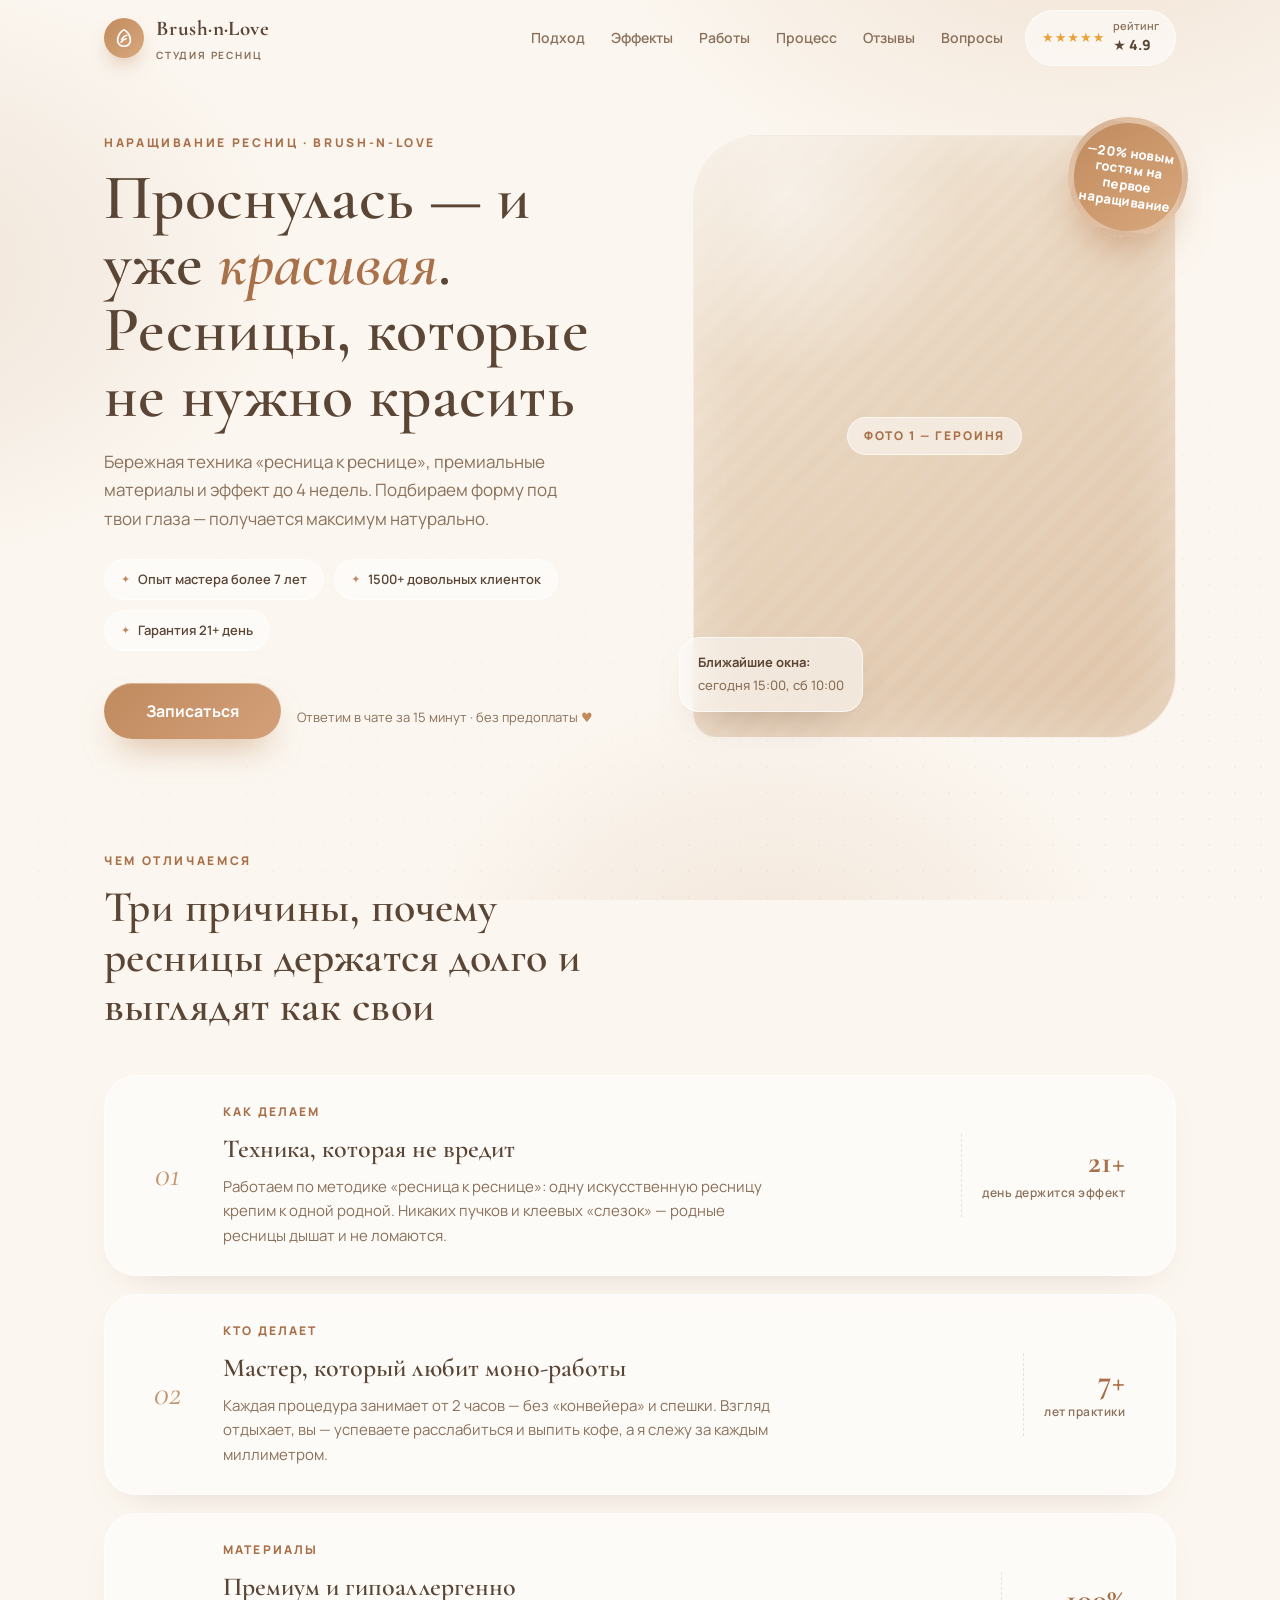
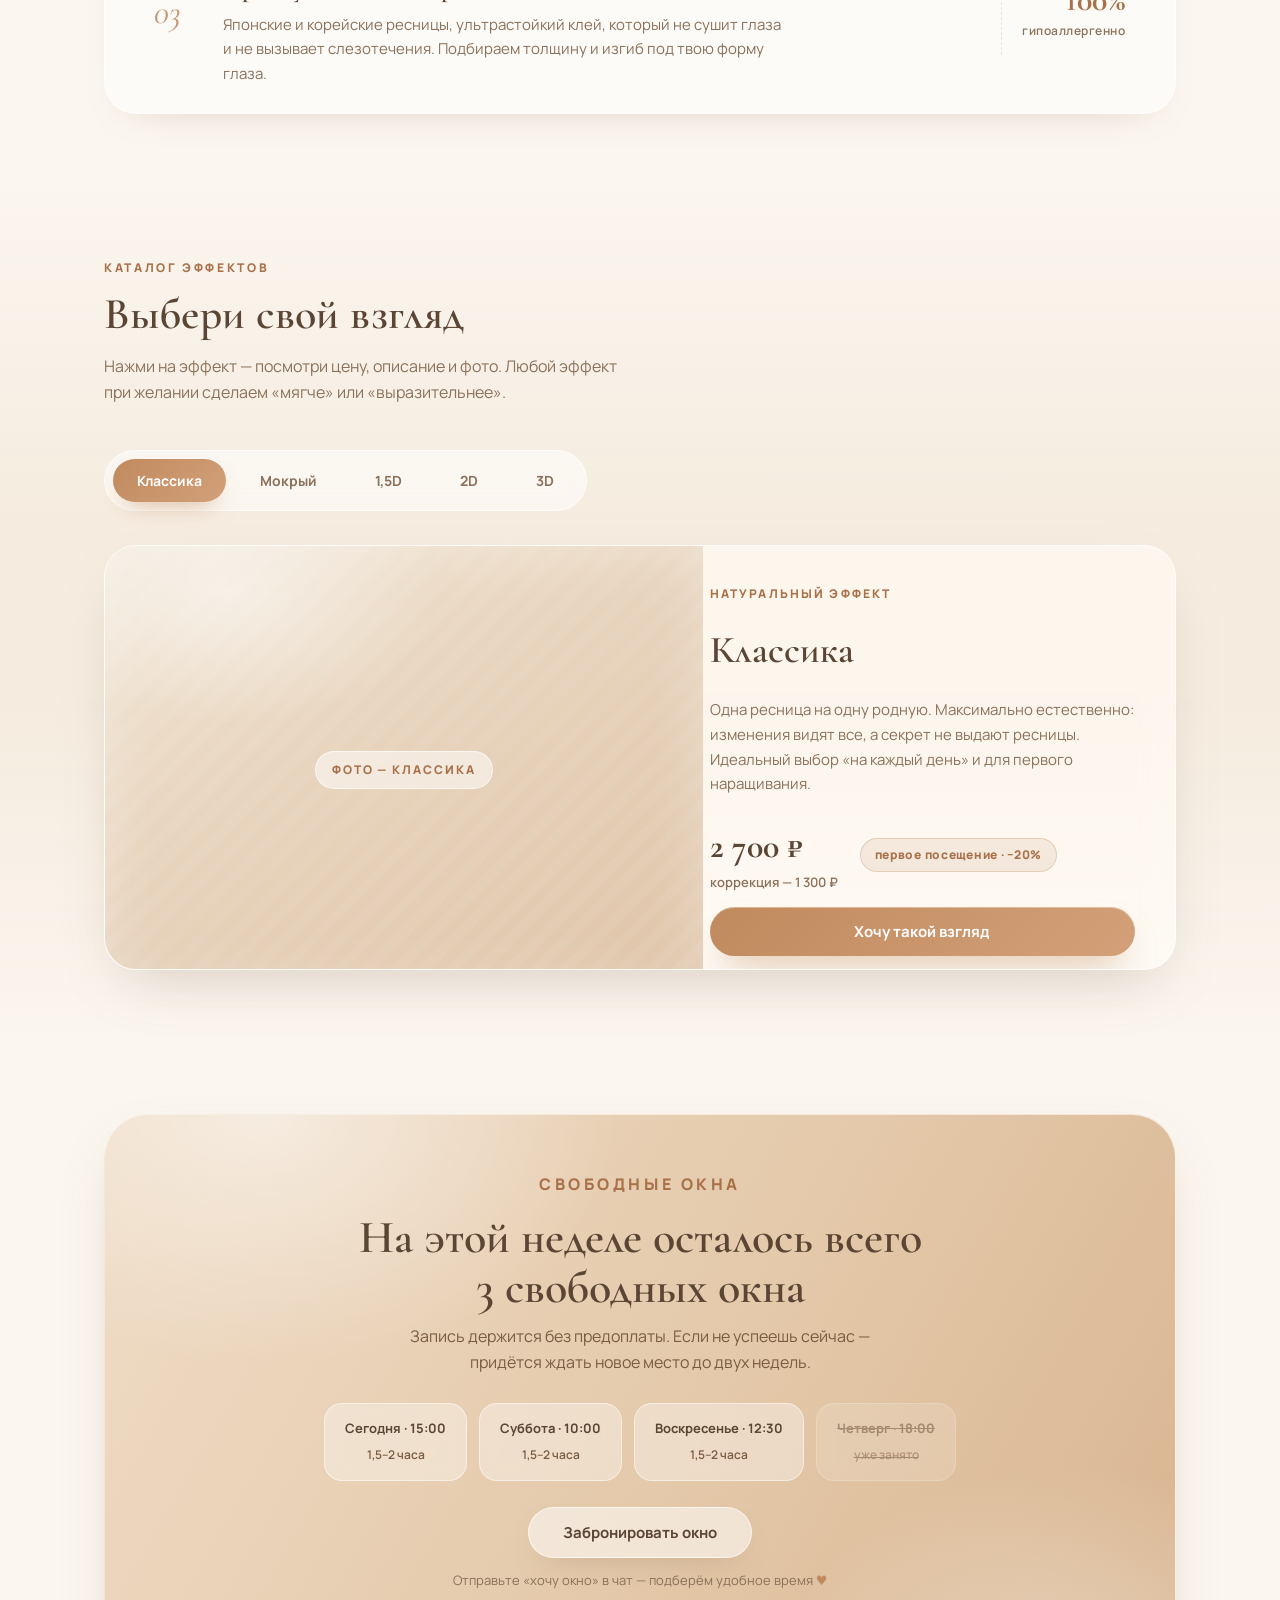
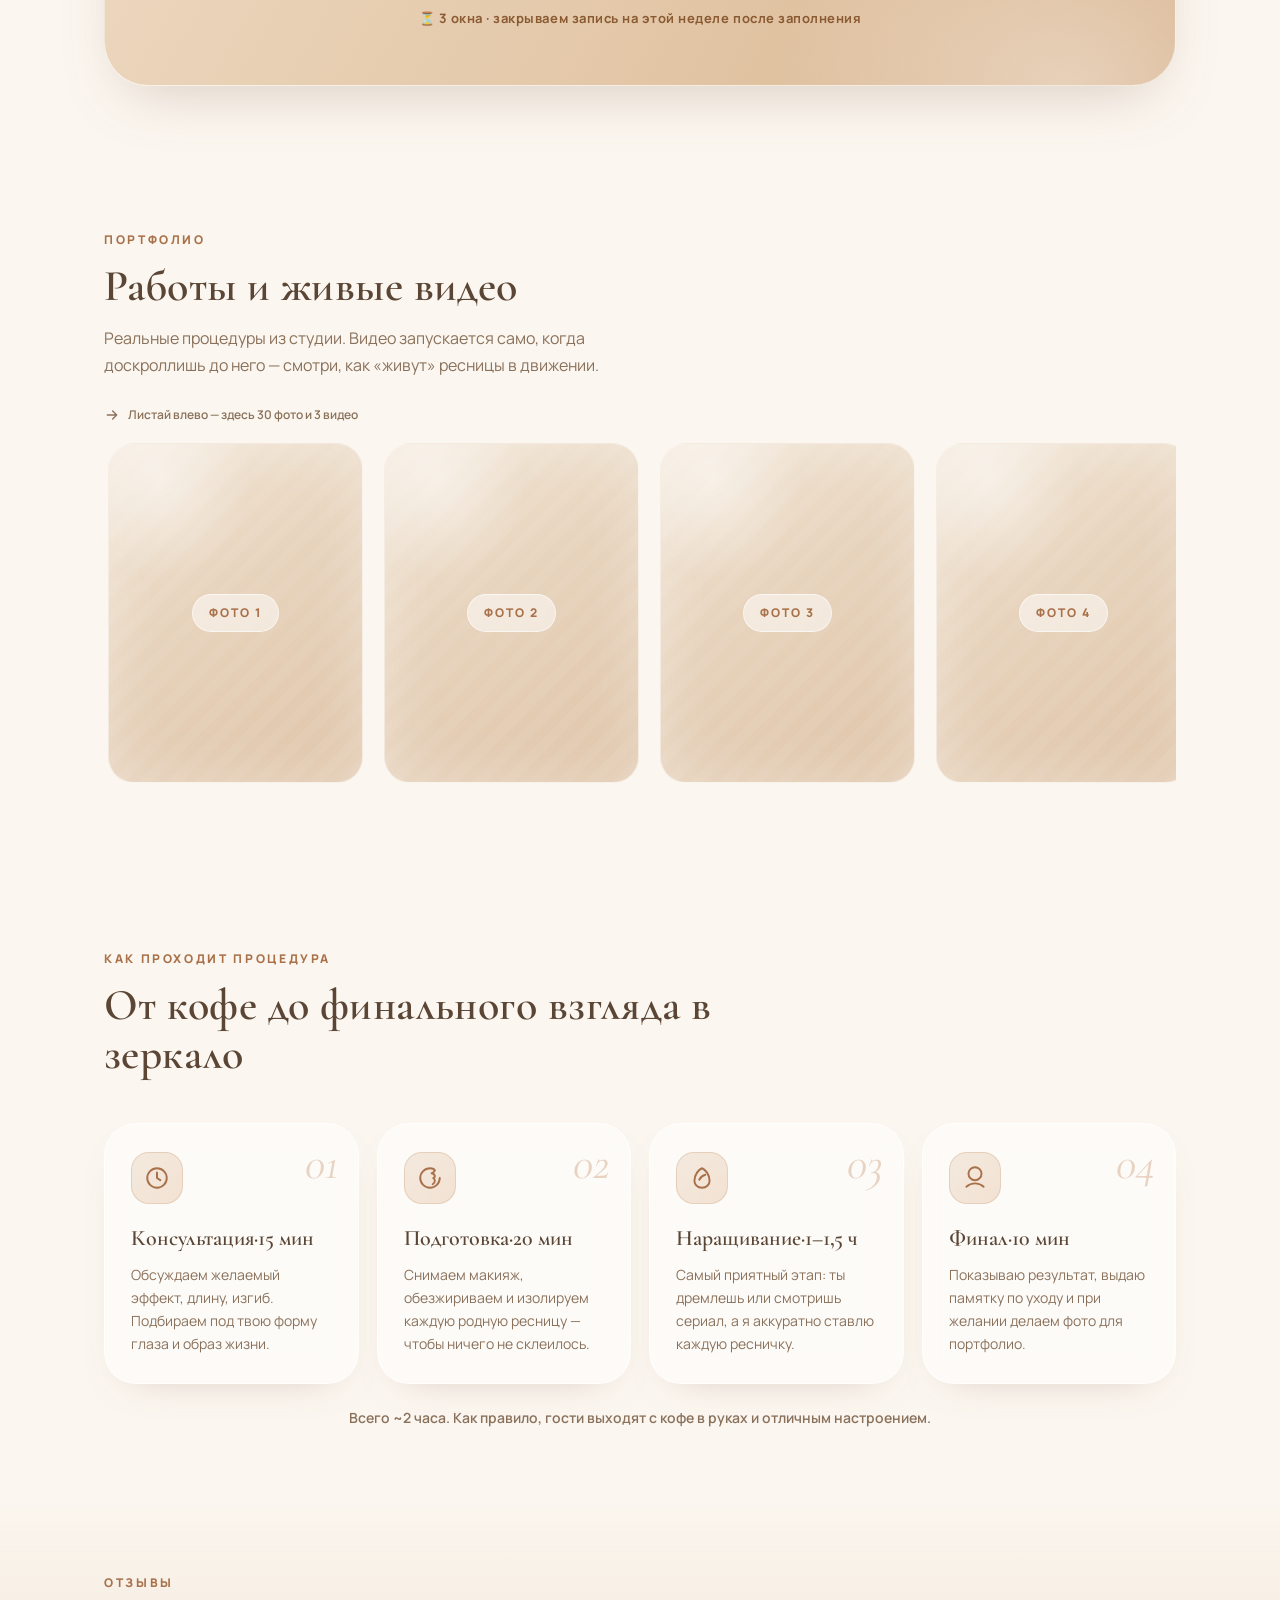
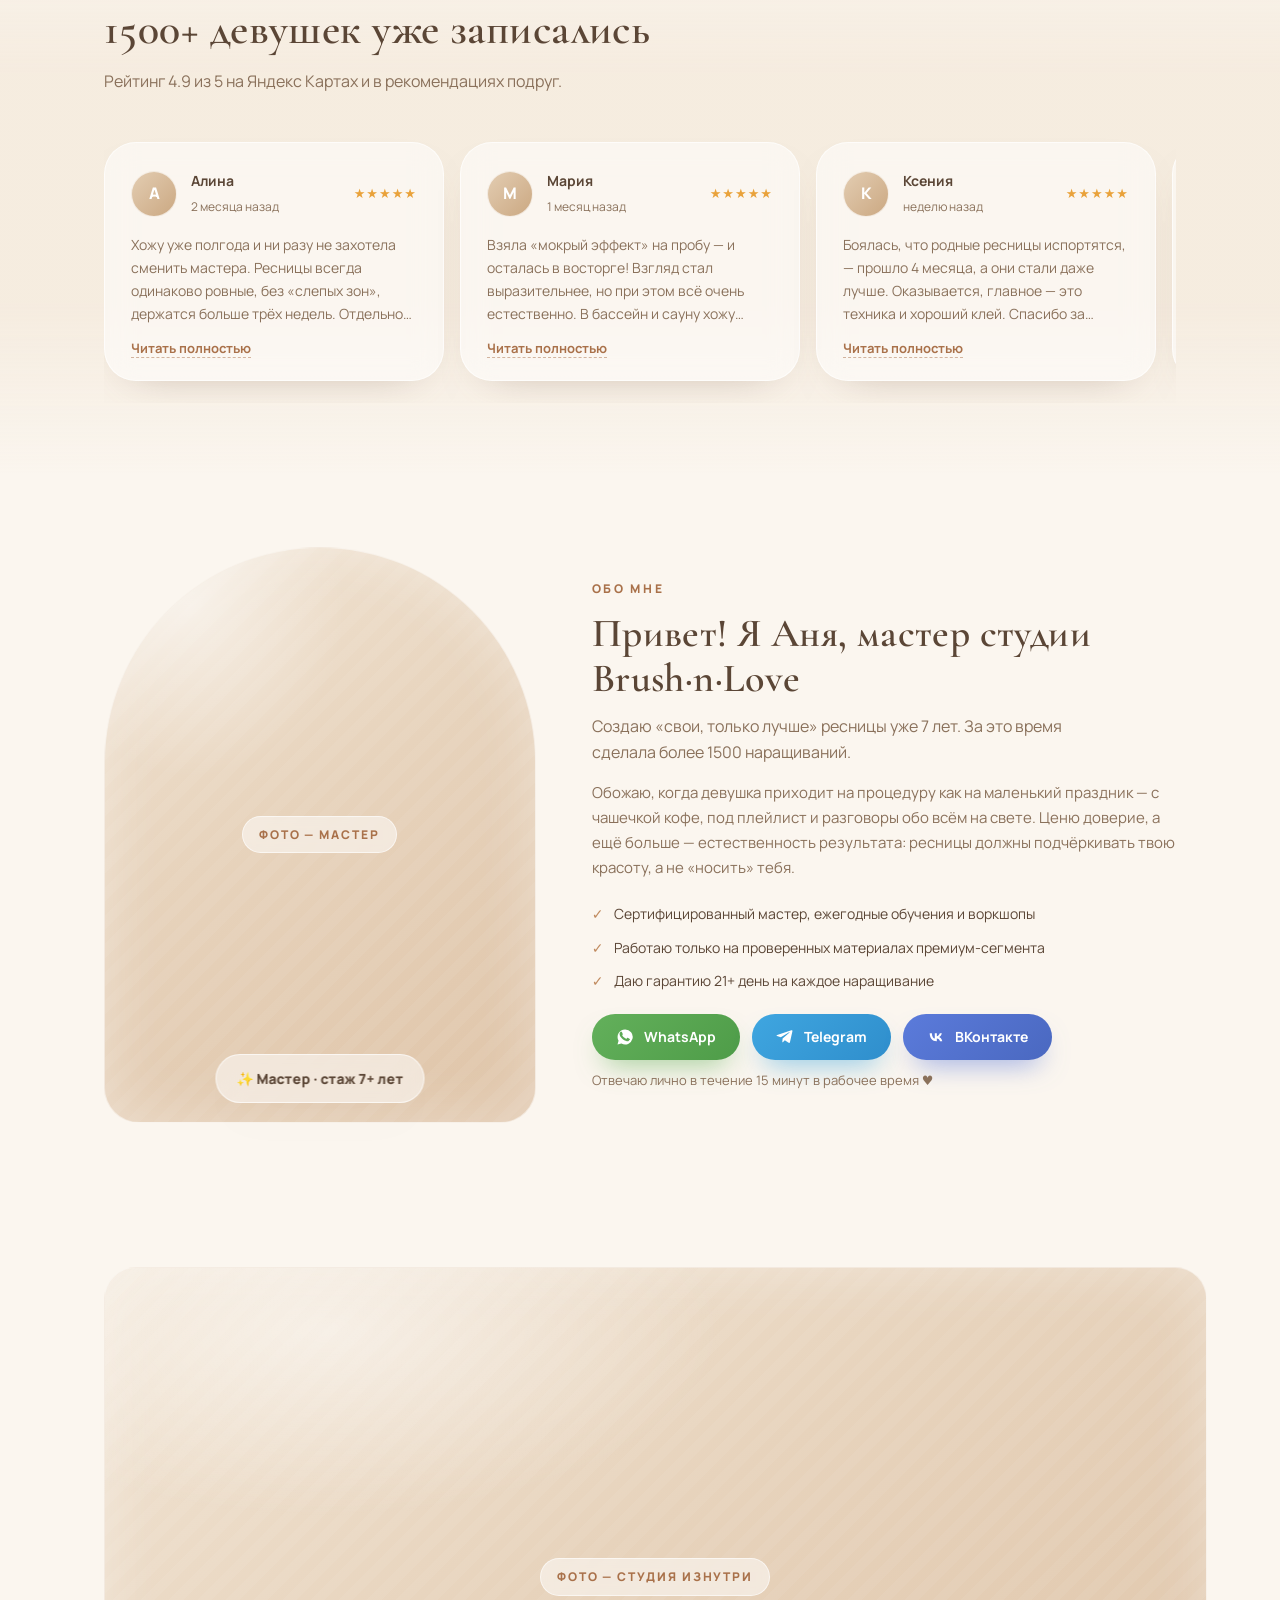
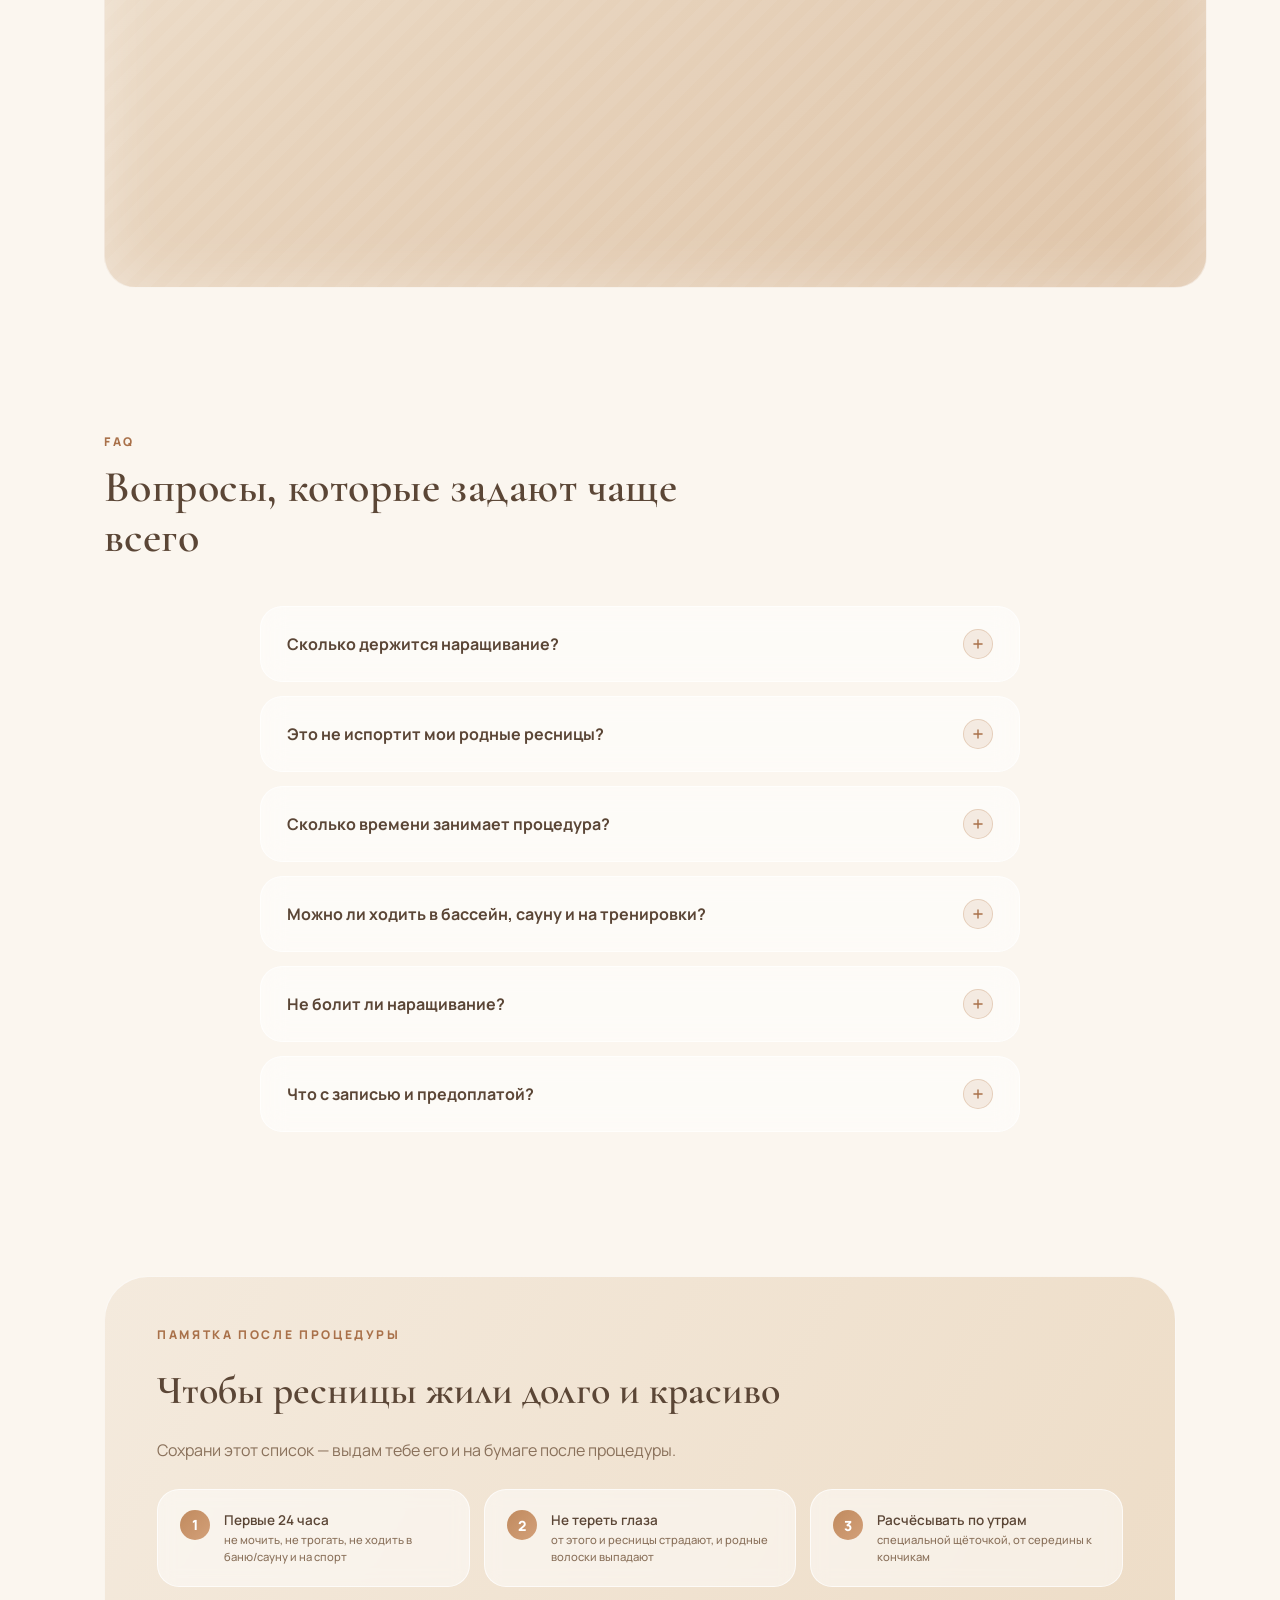
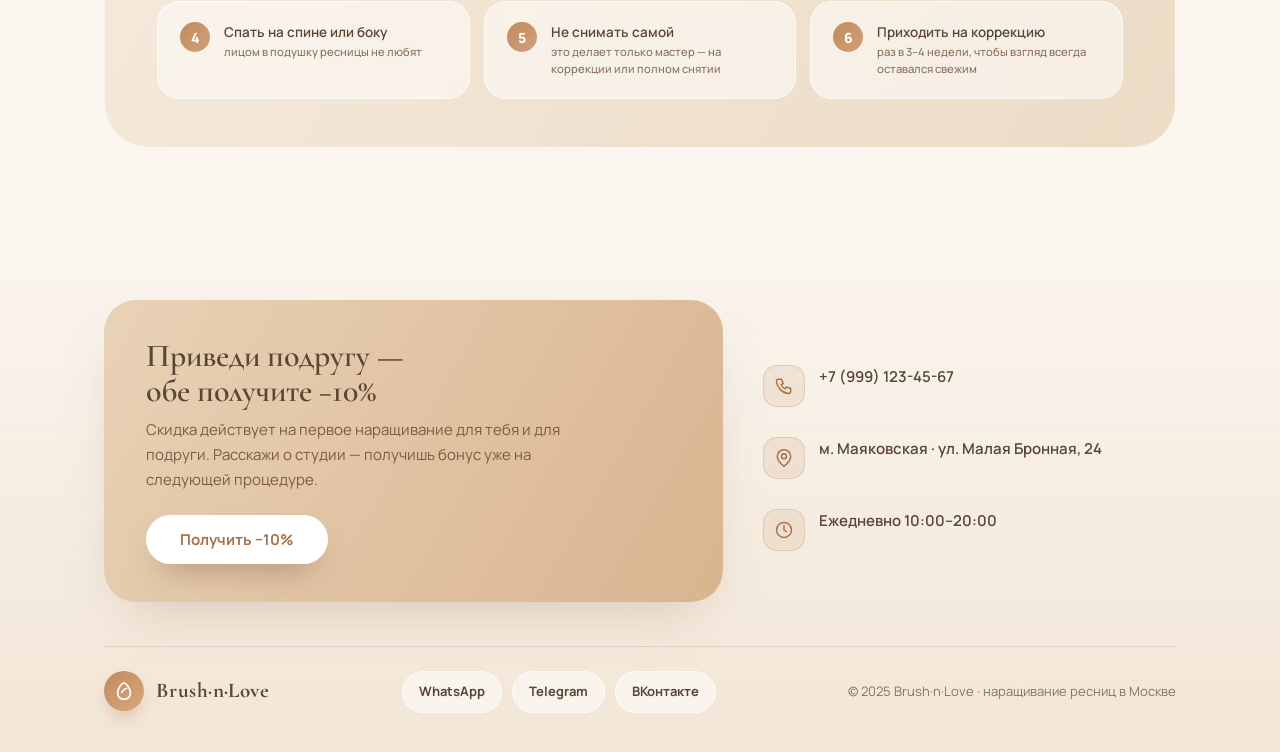
==== commit ef471f49: "Добавил 2 файла с промптами" ====
--- a/index.html
+++ b/index.html
@@ -156,7 +156,7 @@
   box-shadow:0 10px 30px -22px rgba(139,111,92,.4);
 }
 .header-inner{ display:flex; align-items:center; gap:22px; min-height:76px; }
-.logo{ display:flex; align-items:center; gap:12px; font-weight:800; font-size:17px; color:var(--ink); font-family:var(--serif); letter-spacing:.02em; }
+.logo{ display:flex; align-items:center; gap:12px; font-weight:800; font-size:21px; color:var(--ink); font-family:var(--serif); letter-spacing:.02em; }
 .logo .mark{
   width:40px; height:40px; border-radius:50%;
   background:linear-gradient(135deg, var(--accent) 0%, #D8A87C 100%);
